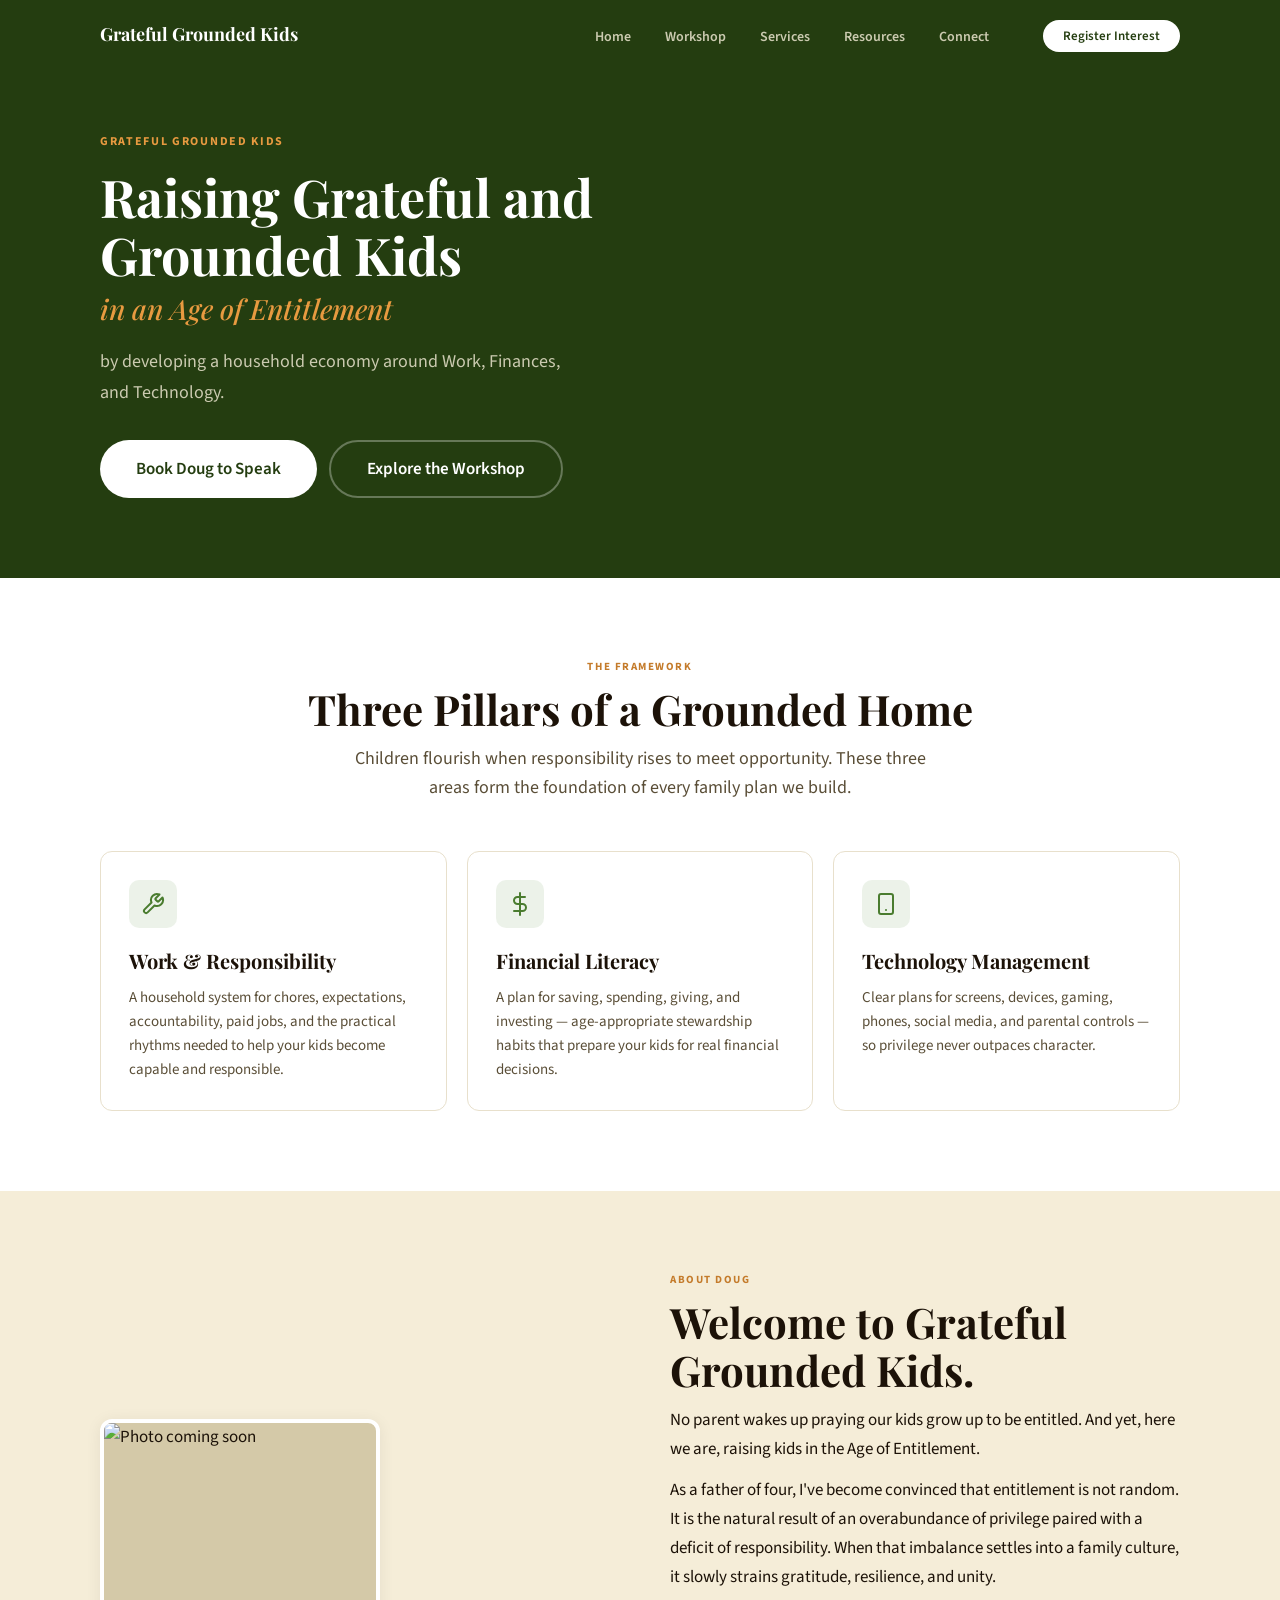
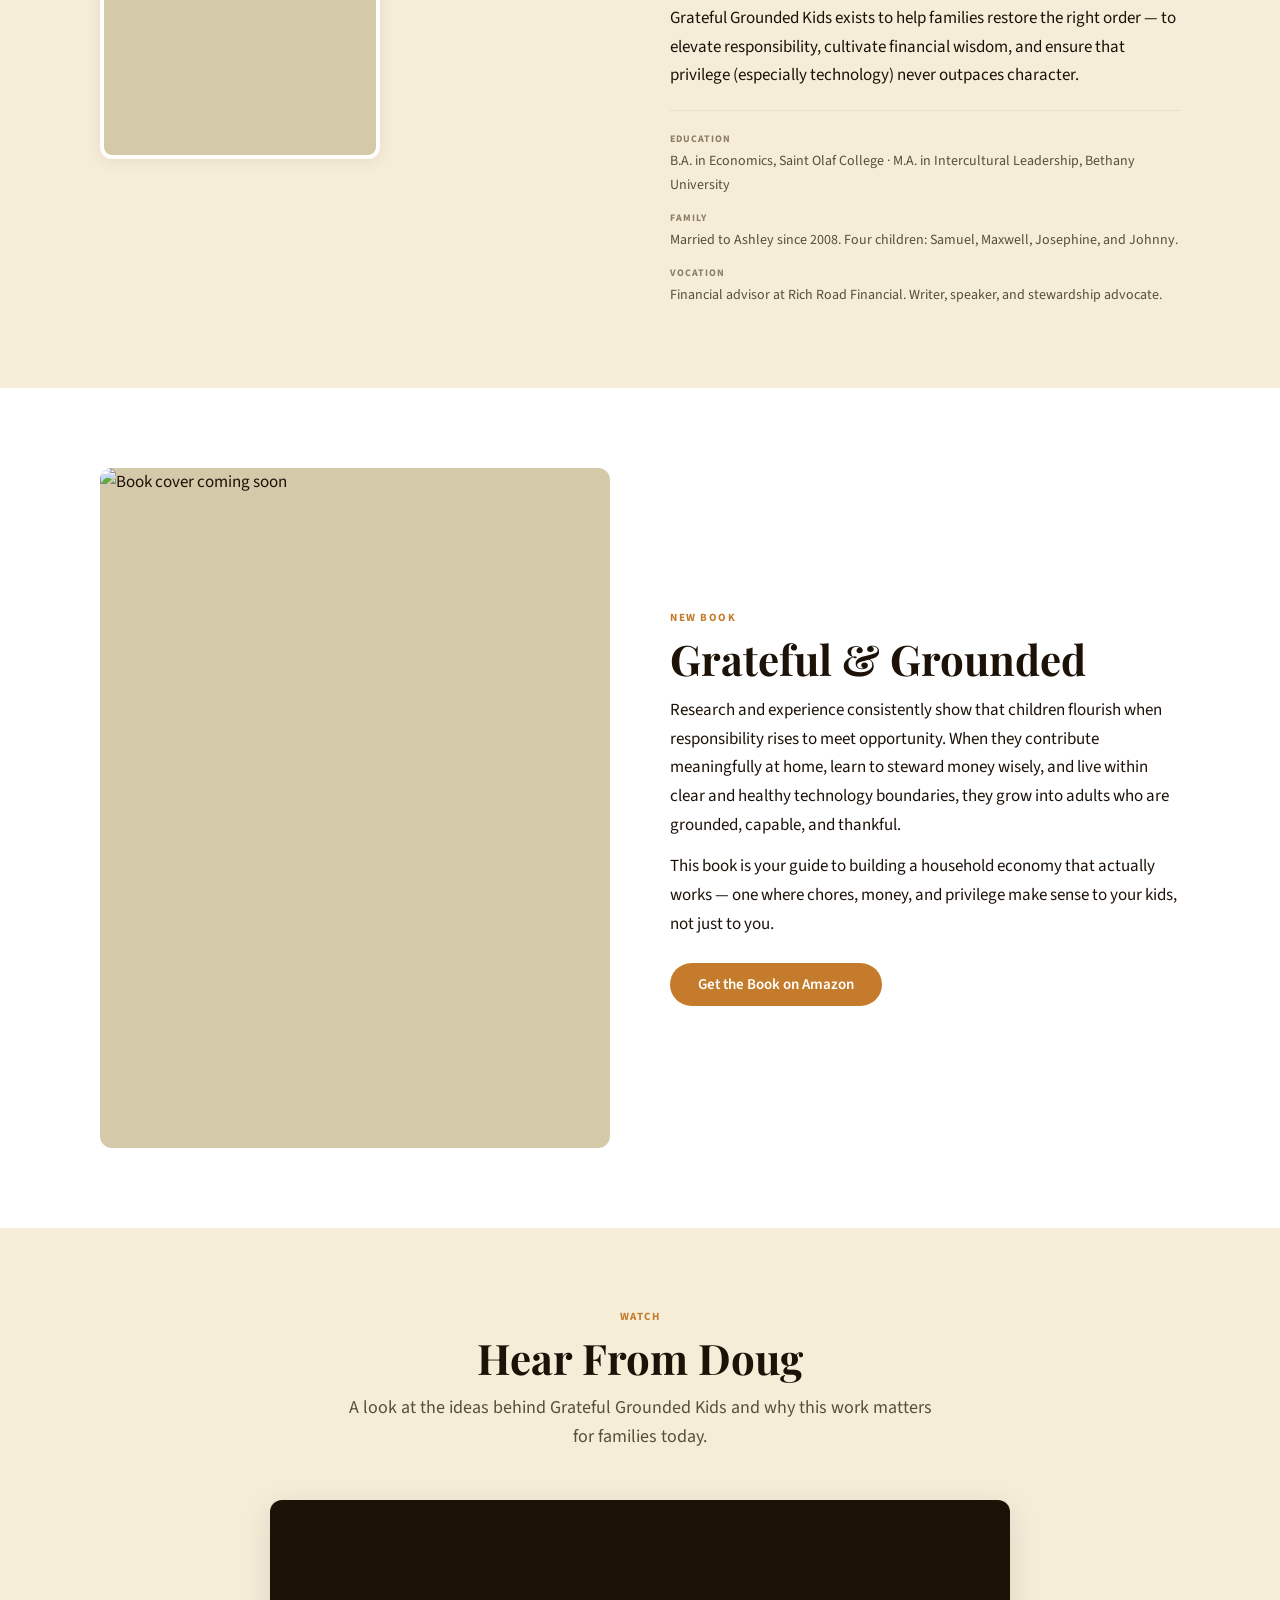
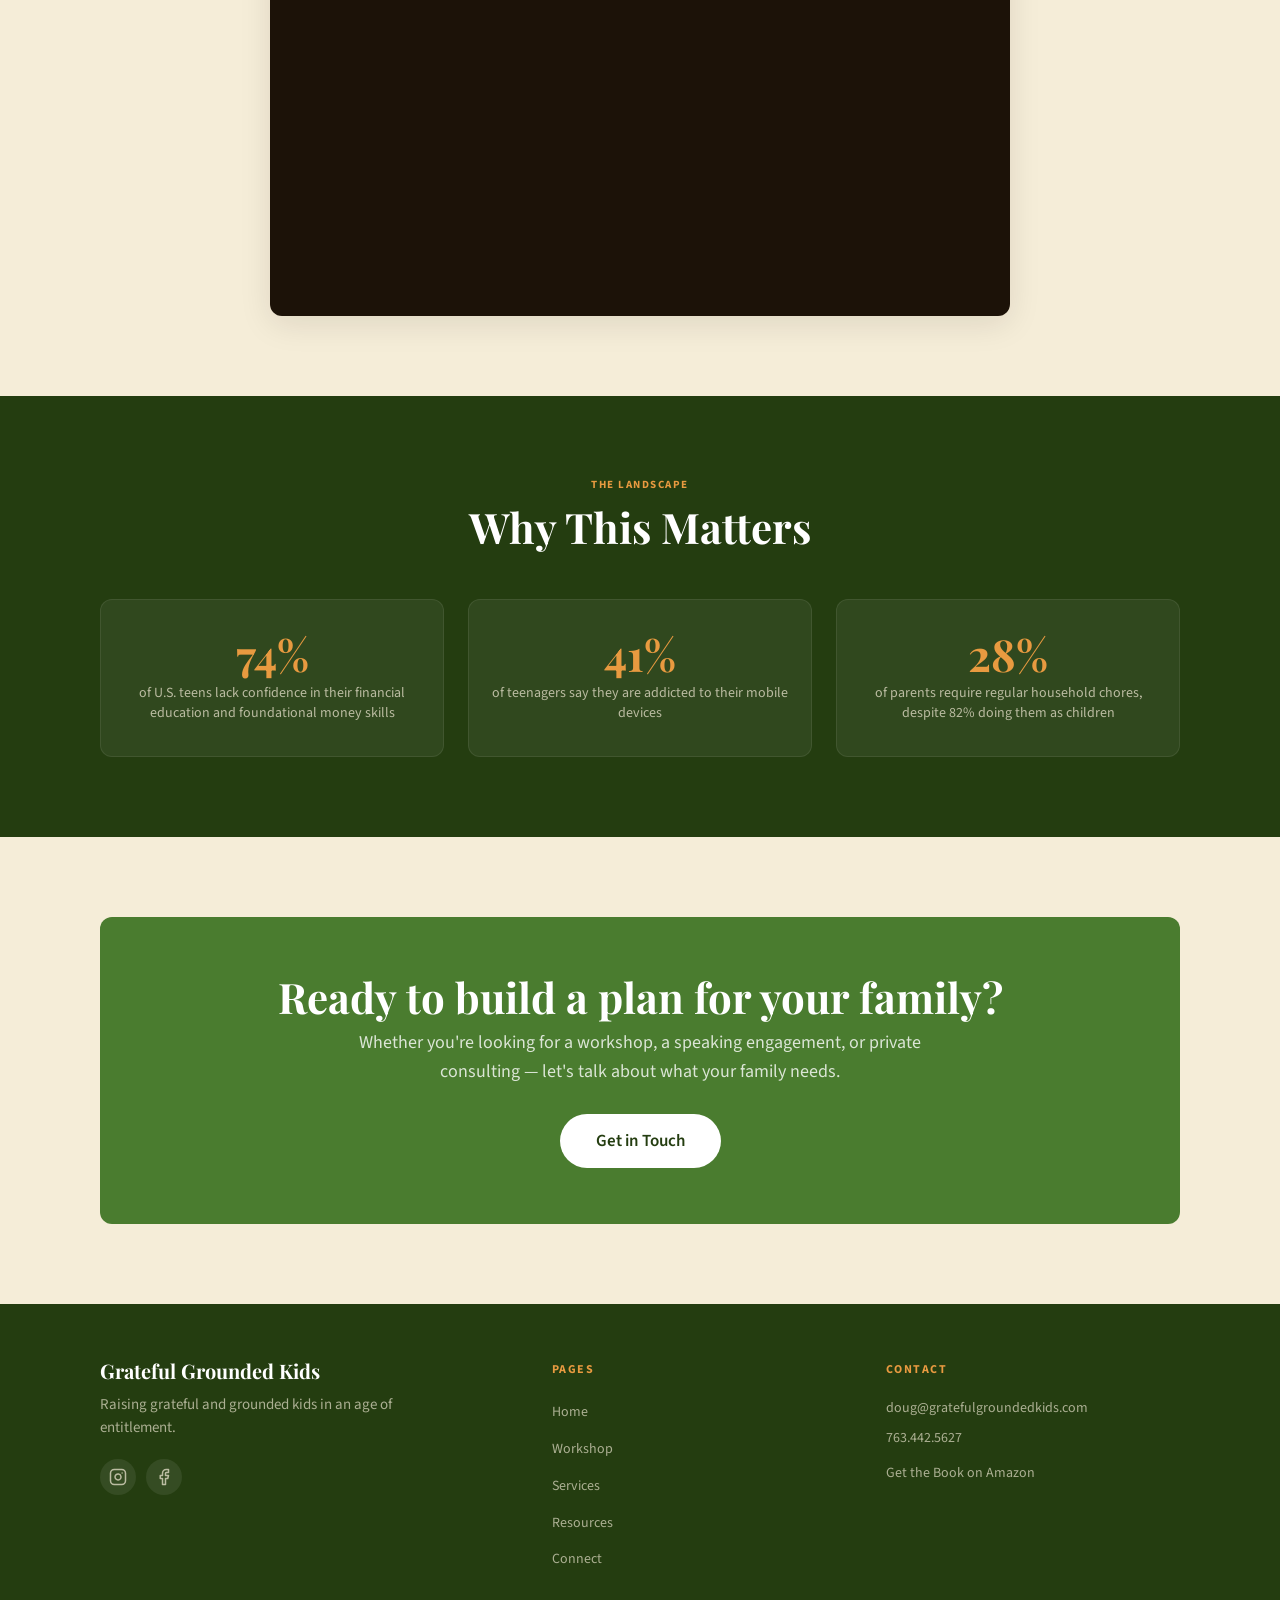
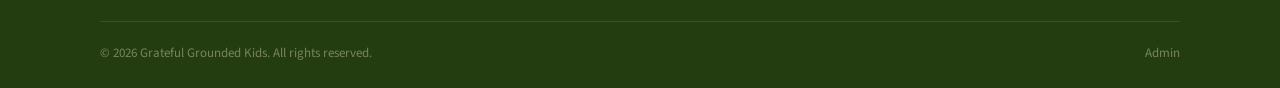
==== index.html @ 7b457a7f "Initial site build" ====
<!DOCTYPE html>
<html lang="en">
<head>
  <meta charset="UTF-8">
  <meta name="viewport" content="width=device-width, initial-scale=1.0">
  <title>Grateful Grounded Kids — Raising Grateful and Grounded Kids in an Age of Entitlement</title>
  <meta name="description" content="Grateful Grounded Kids helps families raise responsible, financially literate, and tech-wise children through workshops, seminars, and private consulting with Doug.">
  <meta property="og:title" content="Grateful Grounded Kids">
  <meta property="og:description" content="Raising grateful and grounded kids in an age of entitlement — through Work, Finances, and Technology.">
  <meta property="og:type" content="website">
  <meta property="og:url" content="https://gratefulgroundedkids.com">
  <link rel="preconnect" href="https://fonts.googleapis.com">
  <link rel="preconnect" href="https://fonts.gstatic.com" crossorigin>
  <link rel="stylesheet" href="https://fonts.googleapis.com/css2?family=Playfair+Display:ital,wght@0,500;0,700;1,500&family=Source+Sans+3:wght@300;400;600;700&display=swap">
  <link rel="stylesheet" href="/css/style.css">
</head>
<body>

  <!-- ═══ HEADER ═══ -->
  <header class="site-header" id="site-header">
    <div class="container header-inner">
      <a href="/" class="logo">
        <!-- Replace with your logo file: <img src="/assets/images/logo.png" alt="Grateful Grounded Kids" class="logo-img"> -->
        <span class="logo-text">Grateful Grounded Kids</span>
      </a>
      <nav class="main-nav" id="main-nav">
        <ul class="nav-list">
          <li><a href="/" class="nav-link">Home</a></li>
          <li><a href="/workshop" class="nav-link">Workshop</a></li>
          <li><a href="/services" class="nav-link">Services</a></li>
          <li><a href="/resources" class="nav-link">Resources</a></li>
          <li><a href="/connect" class="nav-link">Connect</a></li>
        </ul>
      </nav>
      <a href="/connect" class="btn btn-primary btn-sm header-cta">Register Interest</a>
      <button class="menu-toggle" id="menu-toggle" aria-label="Toggle navigation">
        <span></span><span></span><span></span>
      </button>
    </div>
  </header>

  <!-- ═══ HERO ═══ -->
  <section class="hero">
    <div class="container">
      <div class="hero-inner">
        <div class="hero-content">
          <div class="hero-eyebrow">Grateful Grounded Kids</div>
          <h1 class="hero-title">Raising Grateful and Grounded Kids</h1>
          <p class="hero-subtitle">in an Age of Entitlement</p>
          <p class="hero-body">by developing a household economy around Work, Finances, and Technology.</p>
          <div class="hero-actions">
            <a href="/connect" class="btn btn-white btn-lg">Book Doug to Speak</a>
            <a href="/workshop" class="btn btn-secondary btn-lg" style="border-color:rgba(255,255,255,.3);color:var(--white);">Explore the Workshop</a>
          </div>
        </div>
        <div class="hero-image">
          <!-- Replace with headshot or hero image -->
          <img src="/assets/images/headshot-placeholder.jpg" alt="Doug speaking" onerror="this.style.display='none'">
        </div>
      </div>
    </div>
  </section>

  <!-- ═══ THREE PILLARS ═══ -->
  <section class="section section--white">
    <div class="container">
      <div class="section-header section-header--center">
        <div class="section-eyebrow">The Framework</div>
        <h2 class="section-title">Three Pillars of a Grounded Home</h2>
        <p class="section-desc">Children flourish when responsibility rises to meet opportunity. These three areas form the foundation of every family plan we build.</p>
      </div>
      <div class="card-grid card-grid-3">
        <div class="card">
          <div class="card-icon">
            <svg viewBox="0 0 24 24" fill="none" stroke="currentColor" stroke-width="2" stroke-linecap="round" stroke-linejoin="round"><path d="M14.7 6.3a1 1 0 0 0 0 1.4l1.6 1.6a1 1 0 0 0 1.4 0l3.77-3.77a6 6 0 0 1-7.94 7.94l-6.91 6.91a2.12 2.12 0 0 1-3-3l6.91-6.91a6 6 0 0 1 7.94-7.94l-3.76 3.76z"/></svg>
          </div>
          <h3 class="card-title">Work &amp; Responsibility</h3>
          <p class="card-body">A household system for chores, expectations, accountability, paid jobs, and the practical rhythms needed to help your kids become capable and responsible.</p>
        </div>
        <div class="card">
          <div class="card-icon">
            <svg viewBox="0 0 24 24" fill="none" stroke="currentColor" stroke-width="2" stroke-linecap="round" stroke-linejoin="round"><line x1="12" y1="1" x2="12" y2="23"/><path d="M17 5H9.5a3.5 3.5 0 0 0 0 7h5a3.5 3.5 0 0 1 0 7H6"/></svg>
          </div>
          <h3 class="card-title">Financial Literacy</h3>
          <p class="card-body">A plan for saving, spending, giving, and investing — age-appropriate stewardship habits that prepare your kids for real financial decisions.</p>
        </div>
        <div class="card">
          <div class="card-icon">
            <svg viewBox="0 0 24 24" fill="none" stroke="currentColor" stroke-width="2" stroke-linecap="round" stroke-linejoin="round"><rect x="5" y="2" width="14" height="20" rx="2" ry="2"/><line x1="12" y1="18" x2="12.01" y2="18"/></svg>
          </div>
          <h3 class="card-title">Technology Management</h3>
          <p class="card-body">Clear plans for screens, devices, gaming, phones, social media, and parental controls — so privilege never outpaces character.</p>
        </div>
      </div>
    </div>
  </section>

  <!-- ═══ ABOUT DOUG ═══ -->
  <section class="section section--linen" id="about">
    <div class="container">
      <div class="split">
        <div>
          <!-- Replace with Doug's headshot -->
          <img src="/assets/images/headshot-placeholder.jpg" alt="Doug" class="about-photo" onerror="this.style.background='var(--border)';this.alt='Photo coming soon'">
        </div>
        <div>
          <div class="section-eyebrow">About Doug</div>
          <h2 class="section-title">Welcome to Grateful Grounded Kids.</h2>
          <p>No parent wakes up praying our kids grow up to be entitled. And yet, here we are, raising kids in the Age of Entitlement.</p>
          <p class="mt-sm">As a father of four, I've become convinced that entitlement is not random. It is the natural result of an overabundance of privilege paired with a deficit of responsibility. When that imbalance settles into a family culture, it slowly strains gratitude, resilience, and unity.</p>
          <p class="mt-sm">Grateful Grounded Kids exists to help families restore the right order — to elevate responsibility, cultivate financial wisdom, and ensure that privilege (especially technology) never outpaces character.</p>
          <dl class="about-creds">
            <dt>Education</dt>
            <dd>B.A. in Economics, Saint Olaf College · M.A. in Intercultural Leadership, Bethany University</dd>
            <dt>Family</dt>
            <dd>Married to Ashley since 2008. Four children: Samuel, Maxwell, Josephine, and Johnny.</dd>
            <dt>Vocation</dt>
            <dd>Financial advisor at Rich Road Financial. Writer, speaker, and stewardship advocate.</dd>
          </dl>
        </div>
      </div>
    </div>
  </section>

  <!-- ═══ THE BOOK ═══ -->
  <section class="section section--white">
    <div class="container">
      <div class="split split--reverse">
        <div>
          <div class="section-eyebrow">New Book</div>
          <h2 class="section-title">Grateful &amp; Grounded</h2>
          <p>Research and experience consistently show that children flourish when responsibility rises to meet opportunity. When they contribute meaningfully at home, learn to steward money wisely, and live within clear and healthy technology boundaries, they grow into adults who are grounded, capable, and thankful.</p>
          <p class="mt-sm">This book is your guide to building a household economy that actually works — one where chores, money, and privilege make sense to your kids, not just to you.</p>
          <div class="mt-md">
            <a href="https://a.co/d/0hMkGw1y" target="_blank" rel="noopener" class="btn btn-harvest">Get the Book on Amazon</a>
          </div>
        </div>
        <div class="split-image">
          <!-- Replace with book cover image -->
          <img src="/assets/images/book-cover-placeholder.jpg" alt="Grateful & Grounded book cover" onerror="this.style.background='var(--border)';this.style.aspectRatio='3/4';this.alt='Book cover coming soon'">
        </div>
      </div>
    </div>
  </section>

  <!-- ═══ VIDEO ═══ -->
  <section class="section section--linen">
    <div class="container">
      <div class="section-header section-header--center">
        <div class="section-eyebrow">Watch</div>
        <h2 class="section-title">Hear From Doug</h2>
        <p class="section-desc">A look at the ideas behind Grateful Grounded Kids and why this work matters for families today.</p>
      </div>
      <div style="max-width:740px;margin-inline:auto;">
        <div class="video-wrap">
          <iframe src="https://www.youtube.com/embed/QNwwUT_PlNQ" title="Doug — Grateful Grounded Kids" allow="accelerometer; autoplay; clipboard-write; encrypted-media; gyroscope; picture-in-picture" allowfullscreen loading="lazy"></iframe>
        </div>
      </div>
    </div>
  </section>

  <!-- ═══ STATS ═══ -->
  <section class="section section--canopy">
    <div class="container">
      <div class="section-header section-header--center">
        <div class="section-eyebrow">The Landscape</div>
        <h2 class="section-title">Why This Matters</h2>
      </div>
      <div class="stats-row">
        <div class="stat-card">
          <div class="stat-number">74%</div>
          <div class="stat-label">of U.S. teens lack confidence in their financial education and foundational money skills</div>
        </div>
        <div class="stat-card">
          <div class="stat-number">41%</div>
          <div class="stat-label">of teenagers say they are addicted to their mobile devices</div>
        </div>
        <div class="stat-card">
          <div class="stat-number">28%</div>
          <div class="stat-label">of parents require regular household chores, despite 82% doing them as children</div>
        </div>
      </div>
    </div>
  </section>

  <!-- ═══ CTA BANNER ═══ -->
  <section class="section section--linen">
    <div class="container">
      <div class="cta-banner">
        <h2 class="section-title">Ready to build a plan for your family?</h2>
        <p class="section-desc">Whether you're looking for a workshop, a speaking engagement, or private consulting — let's talk about what your family needs.</p>
        <a href="/connect" class="btn btn-white btn-lg">Get in Touch</a>
      </div>
    </div>
  </section>

  <!-- ═══ FOOTER ═══ -->
  <footer class="site-footer">
    <div class="container">
      <div class="footer-grid">
        <div class="footer-brand">
          <div class="logo-text">Grateful Grounded Kids</div>
          <p class="footer-tagline">Raising grateful and grounded kids in an age of entitlement.</p>
          <div class="footer-social">
            <a href="https://www.instagram.com/richroadstewardship/" target="_blank" rel="noopener" aria-label="Instagram">
              <svg viewBox="0 0 24 24" fill="none" stroke="currentColor" stroke-width="2" stroke-linecap="round" stroke-linejoin="round"><rect x="2" y="2" width="20" height="20" rx="5"/><path d="M16 11.37A4 4 0 1 1 12.63 8 4 4 0 0 1 16 11.37z"/><line x1="17.5" y1="6.5" x2="17.51" y2="6.5"/></svg>
            </a>
            <a href="https://www.facebook.com/profile.php?id=61560724184551" target="_blank" rel="noopener" aria-label="Facebook">
              <svg viewBox="0 0 24 24" fill="none" stroke="currentColor" stroke-width="2" stroke-linecap="round" stroke-linejoin="round"><path d="M18 2h-3a5 5 0 0 0-5 5v3H7v4h3v8h4v-8h3l1-4h-4V7a1 1 0 0 1 1-1h3z"/></svg>
            </a>
          </div>
        </div>
        <div>
          <div class="footer-heading">Pages</div>
          <ul class="footer-links">
            <li><a href="/">Home</a></li>
            <li><a href="/workshop">Workshop</a></li>
            <li><a href="/services">Services</a></li>
            <li><a href="/resources">Resources</a></li>
            <li><a href="/connect">Connect</a></li>
          </ul>
        </div>
        <div>
          <div class="footer-heading">Contact</div>
          <ul class="footer-contact">
            <li><a href="mailto:doug@gratefulgroundedkids.com">doug@gratefulgroundedkids.com</a></li>
            <li>763.442.5627</li>
            <li class="mt-sm"><a href="https://a.co/d/0hMkGw1y" target="_blank" rel="noopener">Get the Book on Amazon</a></li>
          </ul>
        </div>
      </div>
      <div class="footer-bottom">
        <span>&copy; 2026 Grateful Grounded Kids. All rights reserved.</span>
        <span><a href="/admin" style="color:inherit;">Admin</a></span>
      </div>
    </div>
  </footer>

  <script src="/js/main.js"></script>
</body>
</html>
---- css/style.css ----
/* ═══════════════════════════════════════════════
   GRATEFUL GROUNDED KIDS
   Direction A: Deep Roots
   Playfair Display + Source Sans 3
   ═══════════════════════════════════════════════ */

/* ── TOKENS ── */
:root {
  --canopy:       #243D10;
  --grove:        #4A7C2F;
  --grove-hover:  #3A6822;
  --grove-light:  #6FA850;
  --harvest:      #C47B2B;
  --harvest-hover:#A86820;
  --harvest-light:#E89A40;
  --linen:        #F5EDD8;
  --linen-dark:   #EDE3C8;
  --bark:         #1C1208;
  --white:        #FFFFFF;
  --muted:        #5A4E37;
  --faint:        #8C7D64;
  --border:       #D4C9A8;
  --border-light: #E8E0CC;
  --shadow:       0 2px 16px rgba(28,18,8,.07);
  --shadow-lg:    0 8px 32px rgba(28,18,8,.1);
  --radius:       8px;
  --radius-lg:    12px;
  --radius-pill:  100px;

  --font-display: 'Playfair Display', Georgia, serif;
  --font-body:    'Source Sans 3', 'Segoe UI', system-ui, sans-serif;

  --container:    1120px;
  --gutter:       20px;

  --header-h:     72px;
}

/* ── RESET ── */
*, *::before, *::after { box-sizing: border-box; margin: 0; padding: 0; }
html { scroll-behavior: smooth; -webkit-text-size-adjust: 100%; }
body {
  font-family: var(--font-body);
  font-size: 17px;
  line-height: 1.7;
  color: var(--bark);
  background: var(--linen);
  -webkit-font-smoothing: antialiased;
}
img { max-width: 100%; height: auto; display: block; }
a { color: var(--grove); text-decoration: none; transition: color .2s; }
a:hover { color: var(--grove-hover); }
ul, ol { list-style: none; }
button { font-family: inherit; cursor: pointer; border: none; background: none; }
input, textarea, select { font-family: inherit; font-size: inherit; }

/* ── LAYOUT ── */
.container {
  max-width: var(--container);
  margin-inline: auto;
  padding-inline: var(--gutter);
}
.section {
  padding-block: 80px;
}
.section--linen { background: var(--linen); }
.section--white { background: var(--white); }
.section--canopy {
  background: var(--canopy);
  color: var(--linen);
}
.section--canopy .section-eyebrow { color: var(--harvest-light); }
.section--canopy .section-title { color: var(--white); }
.section--canopy .section-desc { color: rgba(245,237,216,.75); }

.section-eyebrow {
  font-size: 11px;
  font-weight: 700;
  letter-spacing: .14em;
  text-transform: uppercase;
  color: var(--harvest);
  margin-bottom: 8px;
}
.section-title {
  font-family: var(--font-display);
  font-size: clamp(28px, 4vw, 42px);
  font-weight: 700;
  line-height: 1.15;
  color: var(--bark);
  text-wrap: balance;
  margin-bottom: 12px;
}
.section-desc {
  font-size: 18px;
  color: var(--muted);
  max-width: 600px;
  line-height: 1.6;
  margin-bottom: 40px;
}
.section-header { margin-bottom: 48px; }
.section-header--center { text-align: center; }
.section-header--center .section-desc { margin-inline: auto; }

/* ── BUTTONS ── */
.btn {
  display: inline-flex;
  align-items: center;
  gap: 8px;
  font-size: 15px;
  font-weight: 600;
  padding: 12px 28px;
  border-radius: var(--radius-pill);
  transition: all .2s;
  text-decoration: none;
  line-height: 1.3;
  white-space: nowrap;
}
.btn-primary {
  background: var(--grove);
  color: var(--white);
}
.btn-primary:hover {
  background: var(--grove-hover);
  color: var(--white);
  transform: translateY(-1px);
  box-shadow: 0 4px 12px rgba(74,124,47,.25);
}
.btn-secondary {
  background: transparent;
  color: var(--grove);
  border: 2px solid var(--grove);
}
.btn-secondary:hover {
  background: var(--grove);
  color: var(--white);
}
.btn-harvest {
  background: var(--harvest);
  color: var(--white);
}
.btn-harvest:hover {
  background: var(--harvest-hover);
  color: var(--white);
  transform: translateY(-1px);
  box-shadow: 0 4px 12px rgba(196,123,43,.25);
}
.btn-white {
  background: var(--white);
  color: var(--canopy);
}
.btn-white:hover {
  background: var(--linen);
  color: var(--canopy);
  transform: translateY(-1px);
}
.btn-sm { font-size: 13px; padding: 8px 20px; }
.btn-lg { font-size: 17px; padding: 16px 36px; }

/* ── HEADER ── */
.site-header {
  position: fixed;
  top: 0;
  left: 0;
  right: 0;
  z-index: 100;
  height: var(--header-h);
  transition: background .3s, box-shadow .3s;
}
.site-header.scrolled {
  background: var(--white);
  box-shadow: 0 1px 8px rgba(28,18,8,.08);
}
.header-inner {
  display: flex;
  align-items: center;
  height: var(--header-h);
  gap: 32px;
}
.logo { flex-shrink: 0; }
.logo-img { height: 40px; width: auto; }
.logo-text {
  font-family: var(--font-display);
  font-size: 18px;
  font-weight: 700;
  color: var(--canopy);
  line-height: 1.1;
}
.site-header:not(.scrolled) .logo-text { color: var(--white); }
.main-nav { margin-left: auto; }
.nav-list {
  display: flex;
  gap: 6px;
}
.nav-link {
  font-size: 14px;
  font-weight: 600;
  color: var(--muted);
  padding: 8px 14px;
  border-radius: var(--radius-pill);
  transition: color .2s, background .2s;
}
.nav-link:hover,
.nav-link.active {
  color: var(--grove);
  background: rgba(74,124,47,.08);
}
.site-header:not(.scrolled) .nav-link { color: rgba(245,237,216,.8); }
.site-header:not(.scrolled) .nav-link:hover,
.site-header:not(.scrolled) .nav-link.active {
  color: var(--white);
  background: rgba(255,255,255,.12);
}
.header-cta { margin-left: 8px; }
.site-header:not(.scrolled) .header-cta {
  background: var(--white);
  color: var(--canopy);
}

/* Mobile menu toggle */
.menu-toggle {
  display: none;
  flex-direction: column;
  gap: 5px;
  padding: 8px;
}
.menu-toggle span {
  display: block;
  width: 22px;
  height: 2px;
  background: var(--bark);
  border-radius: 2px;
  transition: transform .3s, opacity .3s;
}
.site-header:not(.scrolled) .menu-toggle span { background: var(--white); }
.menu-toggle.open span:nth-child(1) { transform: translateY(7px) rotate(45deg); }
.menu-toggle.open span:nth-child(2) { opacity: 0; }
.menu-toggle.open span:nth-child(3) { transform: translateY(-7px) rotate(-45deg); }

/* ── HERO ── */
.hero {
  background: var(--canopy);
  color: var(--linen);
  padding: calc(var(--header-h) + 60px) 0 80px;
  min-height: 520px;
  display: flex;
  align-items: center;
}
.hero-inner {
  display: grid;
  grid-template-columns: 1fr 1fr;
  gap: 48px;
  align-items: center;
}
.hero-content { max-width: 560px; }
.hero-eyebrow {
  font-size: 12px;
  font-weight: 700;
  letter-spacing: .14em;
  text-transform: uppercase;
  color: var(--harvest-light);
  margin-bottom: 16px;
}
.hero-title {
  font-family: var(--font-display);
  font-size: clamp(34px, 5vw, 52px);
  font-weight: 700;
  line-height: 1.1;
  color: var(--white);
  margin-bottom: 8px;
}
.hero-subtitle {
  font-family: var(--font-display);
  font-size: clamp(20px, 3vw, 28px);
  font-weight: 500;
  font-style: italic;
  color: var(--harvest-light);
  margin-bottom: 20px;
  line-height: 1.3;
}
.hero-body {
  font-size: 18px;
  color: rgba(245,237,216,.8);
  line-height: 1.7;
  margin-bottom: 32px;
  max-width: 480px;
}
.hero-actions {
  display: flex;
  flex-wrap: wrap;
  gap: 12px;
}
.hero-image {
  display: flex;
  justify-content: center;
  align-items: center;
}
.hero-image img {
  border-radius: var(--radius-lg);
  box-shadow: var(--shadow-lg);
  max-height: 420px;
  object-fit: cover;
}

/* Page-level hero (interior pages) */
.page-hero {
  background: var(--canopy);
  color: var(--linen);
  padding: calc(var(--header-h) + 48px) 0 56px;
  text-align: center;
}
.page-hero .hero-title {
  font-size: clamp(28px, 4vw, 44px);
  margin-bottom: 12px;
}
.page-hero .hero-body {
  margin-inline: auto;
  max-width: 560px;
}

/* ── CARDS ── */
.card {
  background: var(--white);
  border: 1px solid var(--border-light);
  border-radius: var(--radius-lg);
  padding: 28px;
  transition: box-shadow .2s, transform .2s;
}
.card:hover {
  box-shadow: var(--shadow);
  transform: translateY(-2px);
}
.card-icon {
  width: 48px;
  height: 48px;
  background: rgba(74,124,47,.1);
  border-radius: 10px;
  display: flex;
  align-items: center;
  justify-content: center;
  margin-bottom: 16px;
  color: var(--grove);
}
.card-icon svg { width: 24px; height: 24px; }
.card-title {
  font-family: var(--font-display);
  font-size: 20px;
  font-weight: 700;
  color: var(--bark);
  margin-bottom: 8px;
}
.card-body {
  font-size: 15px;
  color: var(--muted);
  line-height: 1.6;
}
.card-grid {
  display: grid;
  grid-template-columns: repeat(auto-fit, minmax(280px, 1fr));
  gap: 20px;
}
.card-grid-3 {
  grid-template-columns: repeat(3, 1fr);
}

/* Service card variant */
.service-card {
  display: flex;
  flex-direction: column;
}
.service-card .card-body { flex: 1; }
.service-tag {
  display: inline-block;
  font-size: 11px;
  font-weight: 700;
  letter-spacing: .08em;
  text-transform: uppercase;
  color: var(--grove);
  background: rgba(74,124,47,.08);
  padding: 4px 10px;
  border-radius: var(--radius-pill);
  margin-bottom: 14px;
}
.service-details {
  margin-top: 16px;
  padding-top: 16px;
  border-top: 1px solid var(--border-light);
}
.service-details li {
  font-size: 14px;
  color: var(--muted);
  padding: 4px 0;
  padding-left: 18px;
  position: relative;
}
.service-details li::before {
  content: '';
  position: absolute;
  left: 0;
  top: 12px;
  width: 6px;
  height: 6px;
  background: var(--grove-light);
  border-radius: 50%;
}

/* ── SPLIT LAYOUT ── */
.split {
  display: grid;
  grid-template-columns: 1fr 1fr;
  gap: 60px;
  align-items: center;
}
.split--reverse { direction: rtl; }
.split--reverse > * { direction: ltr; }
.split-image {
  border-radius: var(--radius-lg);
  overflow: hidden;
}
.split-image img {
  width: 100%;
  height: auto;
  display: block;
}

/* ── ABOUT SECTION ── */
.about-photo {
  width: 280px;
  height: 340px;
  border-radius: var(--radius-lg);
  object-fit: cover;
  border: 4px solid var(--white);
  box-shadow: var(--shadow);
}
.about-creds {
  margin-top: 20px;
  padding-top: 20px;
  border-top: 1px solid var(--border-light);
}
.about-creds dt {
  font-size: 10px;
  font-weight: 700;
  letter-spacing: .1em;
  text-transform: uppercase;
  color: var(--faint);
  margin-bottom: 2px;
  margin-top: 12px;
}
.about-creds dt:first-child { margin-top: 0; }
.about-creds dd {
  font-size: 14px;
  color: var(--muted);
}

/* ── STATS ── */
.stats-row {
  display: grid;
  grid-template-columns: repeat(3, 1fr);
  gap: 24px;
}
.stat-card {
  text-align: center;
  padding: 32px 20px;
  background: rgba(255,255,255,.06);
  border-radius: var(--radius-lg);
  border: 1px solid rgba(255,255,255,.08);
}
.stat-number {
  font-family: var(--font-display);
  font-size: 44px;
  font-weight: 700;
  color: var(--harvest-light);
  line-height: 1;
  margin-bottom: 8px;
}
.stat-label {
  font-size: 14px;
  color: rgba(245,237,216,.7);
  line-height: 1.4;
}

/* ── VIDEO ── */
.video-wrap {
  position: relative;
  padding-bottom: 56.25%;
  height: 0;
  overflow: hidden;
  border-radius: var(--radius-lg);
  box-shadow: var(--shadow-lg);
  background: var(--bark);
}
.video-wrap iframe {
  position: absolute;
  top: 0; left: 0;
  width: 100%; height: 100%;
  border: 0;
}

/* ── CTA BANNER ── */
.cta-banner {
  background: var(--grove);
  padding: 56px 40px;
  border-radius: var(--radius-lg);
  text-align: center;
  color: var(--white);
}
.cta-banner .section-title {
  color: var(--white);
  margin-bottom: 8px;
}
.cta-banner .section-desc {
  color: rgba(255,255,255,.8);
  margin-inline: auto;
  margin-bottom: 28px;
}

/* ── WORKSHOP TIMELINE ── */
.timeline {
  display: flex;
  flex-direction: column;
  gap: 0;
  position: relative;
}
.timeline::before {
  content: '';
  position: absolute;
  left: 23px;
  top: 0;
  bottom: 0;
  width: 2px;
  background: var(--border);
}
.timeline-item {
  display: grid;
  grid-template-columns: 48px 1fr;
  gap: 20px;
  padding-bottom: 36px;
  position: relative;
}
.timeline-item:last-child { padding-bottom: 0; }
.timeline-dot {
  width: 48px;
  height: 48px;
  background: var(--grove);
  border-radius: 50%;
  display: flex;
  align-items: center;
  justify-content: center;
  color: var(--white);
  font-family: var(--font-display);
  font-size: 18px;
  font-weight: 700;
  z-index: 1;
  flex-shrink: 0;
}
.timeline-content {
  padding-top: 10px;
}
.timeline-label {
  font-size: 11px;
  font-weight: 700;
  letter-spacing: .1em;
  text-transform: uppercase;
  color: var(--harvest);
  margin-bottom: 4px;
}
.timeline-title {
  font-family: var(--font-display);
  font-size: 22px;
  font-weight: 700;
  color: var(--bark);
  margin-bottom: 8px;
}
.timeline-body {
  font-size: 15px;
  color: var(--muted);
  line-height: 1.6;
}

/* ── RESOURCES ── */
.resource-tabs {
  display: flex;
  gap: 8px;
  margin-bottom: 32px;
  flex-wrap: wrap;
}
.resource-tab {
  font-size: 13px;
  font-weight: 600;
  padding: 8px 20px;
  border-radius: var(--radius-pill);
  border: 2px solid var(--border);
  color: var(--muted);
  background: transparent;
  transition: all .2s;
}
.resource-tab:hover { border-color: var(--grove); color: var(--grove); }
.resource-tab.active {
  background: var(--grove);
  border-color: var(--grove);
  color: var(--white);
}
.resource-category { display: none; }
.resource-category.active { display: block; }

.doc-grid {
  display: grid;
  grid-template-columns: repeat(auto-fill, minmax(260px, 1fr));
  gap: 16px;
  margin-bottom: 48px;
}
.doc-card {
  background: var(--white);
  border: 1px solid var(--border-light);
  border-radius: var(--radius);
  padding: 20px;
  display: flex;
  flex-direction: column;
  gap: 12px;
  transition: box-shadow .2s;
}
.doc-card:hover { box-shadow: var(--shadow); }
.doc-icon {
  width: 40px;
  height: 40px;
  background: rgba(196,123,43,.1);
  border-radius: 8px;
  display: flex;
  align-items: center;
  justify-content: center;
  color: var(--harvest);
  flex-shrink: 0;
}
.doc-icon svg { width: 20px; height: 20px; }
.doc-title {
  font-size: 15px;
  font-weight: 700;
  color: var(--bark);
  line-height: 1.3;
}
.doc-desc {
  font-size: 13px;
  color: var(--faint);
  line-height: 1.5;
  flex: 1;
}
.doc-download {
  font-size: 13px;
  font-weight: 600;
  color: var(--grove);
  display: inline-flex;
  align-items: center;
  gap: 4px;
}
.doc-download:hover { color: var(--grove-hover); }

/* Book list */
.book-list { margin-top: 32px; }
.book-list h3 {
  font-family: var(--font-display);
  font-size: 18px;
  font-weight: 700;
  color: var(--bark);
  margin-bottom: 12px;
  padding-bottom: 8px;
  border-bottom: 1px solid var(--border-light);
}
.book-item {
  padding: 8px 0;
  font-size: 15px;
  color: var(--muted);
  line-height: 1.5;
}
.book-item strong { color: var(--bark); font-weight: 600; }
.book-item em { color: var(--faint); font-style: normal; font-size: 13px; }

/* ── FORMS ── */
.form-group { margin-bottom: 20px; }
.form-label {
  display: block;
  font-size: 14px;
  font-weight: 600;
  color: var(--bark);
  margin-bottom: 6px;
}
.form-label .required { color: var(--harvest); }
.form-input,
.form-textarea,
.form-select {
  width: 100%;
  padding: 12px 16px;
  font-size: 16px;
  color: var(--bark);
  background: var(--white);
  border: 2px solid var(--border);
  border-radius: var(--radius);
  transition: border-color .2s, box-shadow .2s;
  -webkit-appearance: none;
}
.form-input:focus,
.form-textarea:focus,
.form-select:focus {
  outline: none;
  border-color: var(--grove);
  box-shadow: 0 0 0 3px rgba(74,124,47,.12);
}
.form-textarea { resize: vertical; min-height: 120px; }
.form-select { cursor: pointer; }
.form-row {
  display: grid;
  grid-template-columns: 1fr 1fr;
  gap: 16px;
}
.form-error {
  font-size: 13px;
  color: #b44;
  margin-top: 4px;
}
.form-success {
  background: rgba(74,124,47,.08);
  border: 1px solid var(--grove);
  border-radius: var(--radius);
  padding: 20px 24px;
  text-align: center;
}
.form-success h3 {
  font-family: var(--font-display);
  color: var(--grove);
  margin-bottom: 4px;
}
.form-success p { color: var(--muted); font-size: 15px; }

/* ── FOOTER ── */
.site-footer {
  background: var(--canopy);
  color: var(--linen);
  padding: 56px 0 24px;
}
.footer-grid {
  display: grid;
  grid-template-columns: 1.4fr 1fr 1fr;
  gap: 40px;
  margin-bottom: 40px;
}
.footer-brand .logo-text {
  color: var(--white);
  font-size: 20px;
  margin-bottom: 12px;
}
.footer-tagline {
  font-size: 15px;
  color: rgba(245,237,216,.65);
  line-height: 1.5;
  max-width: 300px;
  margin-bottom: 20px;
}
.footer-social {
  display: flex;
  gap: 10px;
}
.footer-social a {
  width: 36px;
  height: 36px;
  background: rgba(255,255,255,.08);
  border-radius: 50%;
  display: flex;
  align-items: center;
  justify-content: center;
  color: rgba(245,237,216,.7);
  transition: background .2s, color .2s;
}
.footer-social a:hover { background: rgba(255,255,255,.16); color: var(--white); }
.footer-social svg { width: 18px; height: 18px; }

.footer-heading {
  font-size: 12px;
  font-weight: 700;
  letter-spacing: .12em;
  text-transform: uppercase;
  color: var(--harvest-light);
  margin-bottom: 16px;
}
.footer-links li { margin-bottom: 8px; }
.footer-links a {
  font-size: 14px;
  color: rgba(245,237,216,.65);
  transition: color .2s;
}
.footer-links a:hover { color: var(--white); }
.footer-contact li {
  font-size: 14px;
  color: rgba(245,237,216,.65);
  margin-bottom: 6px;
}
.footer-contact a { color: rgba(245,237,216,.65); }
.footer-contact a:hover { color: var(--white); }

.footer-bottom {
  border-top: 1px solid rgba(255,255,255,.1);
  padding-top: 20px;
  display: flex;
  justify-content: space-between;
  align-items: center;
  font-size: 13px;
  color: rgba(245,237,216,.4);
}

/* ── UTILITY ── */
.text-center { text-align: center; }
.mt-sm { margin-top: 12px; }
.mt-md { margin-top: 24px; }
.mt-lg { margin-top: 40px; }
.mb-sm { margin-bottom: 12px; }
.mb-md { margin-bottom: 24px; }
.visually-hidden {
  position: absolute;
  width: 1px; height: 1px;
  padding: 0; margin: -1px;
  overflow: hidden;
  clip: rect(0,0,0,0);
  border: 0;
}

/* ── RESPONSIVE ── */
@media (max-width: 900px) {
  .hero-inner { grid-template-columns: 1fr; text-align: center; }
  .hero-content { max-width: 100%; }
  .hero-body { max-width: 100%; margin-inline: auto; }
  .hero-actions { justify-content: center; }
  .hero-image { display: none; }
  .split { grid-template-columns: 1fr; gap: 32px; }
  .split--reverse { direction: ltr; }
  .card-grid-3 { grid-template-columns: 1fr; }
  .stats-row { grid-template-columns: 1fr; gap: 12px; }
  .footer-grid { grid-template-columns: 1fr; gap: 28px; }
  .footer-bottom { flex-direction: column; gap: 8px; text-align: center; }
}
@media (max-width: 768px) {
  .section { padding-block: 56px; }
  :root { --header-h: 60px; }
  .main-nav,
  .header-cta { display: none; }
  .menu-toggle { display: flex; }
  .main-nav.open {
    display: block;
    position: absolute;
    top: var(--header-h);
    left: 0; right: 0;
    background: var(--white);
    box-shadow: 0 8px 24px rgba(0,0,0,.1);
    padding: 16px 20px;
  }
  .main-nav.open .nav-list {
    flex-direction: column;
    gap: 0;
  }
  .main-nav.open .nav-link {
    color: var(--bark);
    padding: 12px 16px;
    border-radius: var(--radius);
    font-size: 16px;
  }
  .main-nav.open .nav-link:hover,
  .main-nav.open .nav-link.active {
    background: rgba(74,124,47,.06);
    color: var(--grove);
  }
  .hero { padding-bottom: 56px; min-height: auto; }
  .form-row { grid-template-columns: 1fr; }
  .timeline::before { left: 19px; }
  .timeline-dot { width: 40px; height: 40px; font-size: 15px; }
  .timeline-item { grid-template-columns: 40px 1fr; gap: 14px; }
}
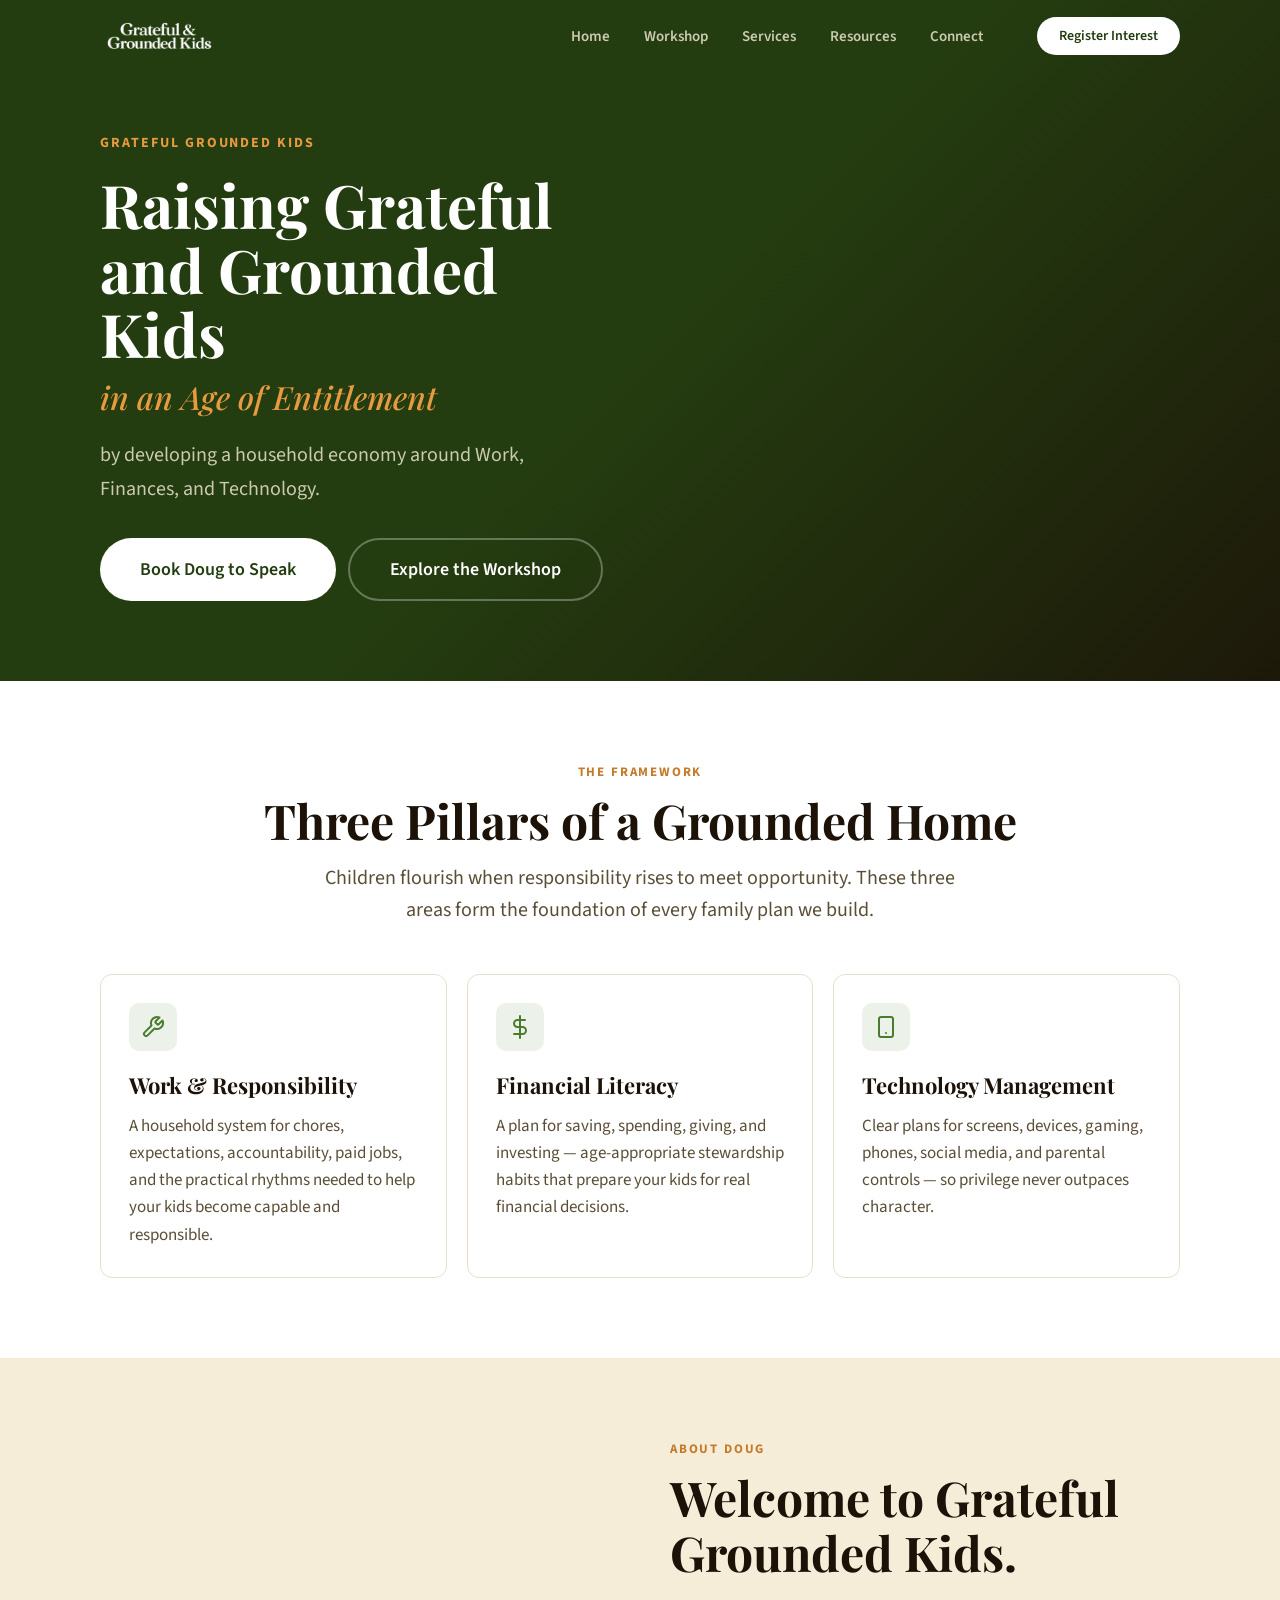
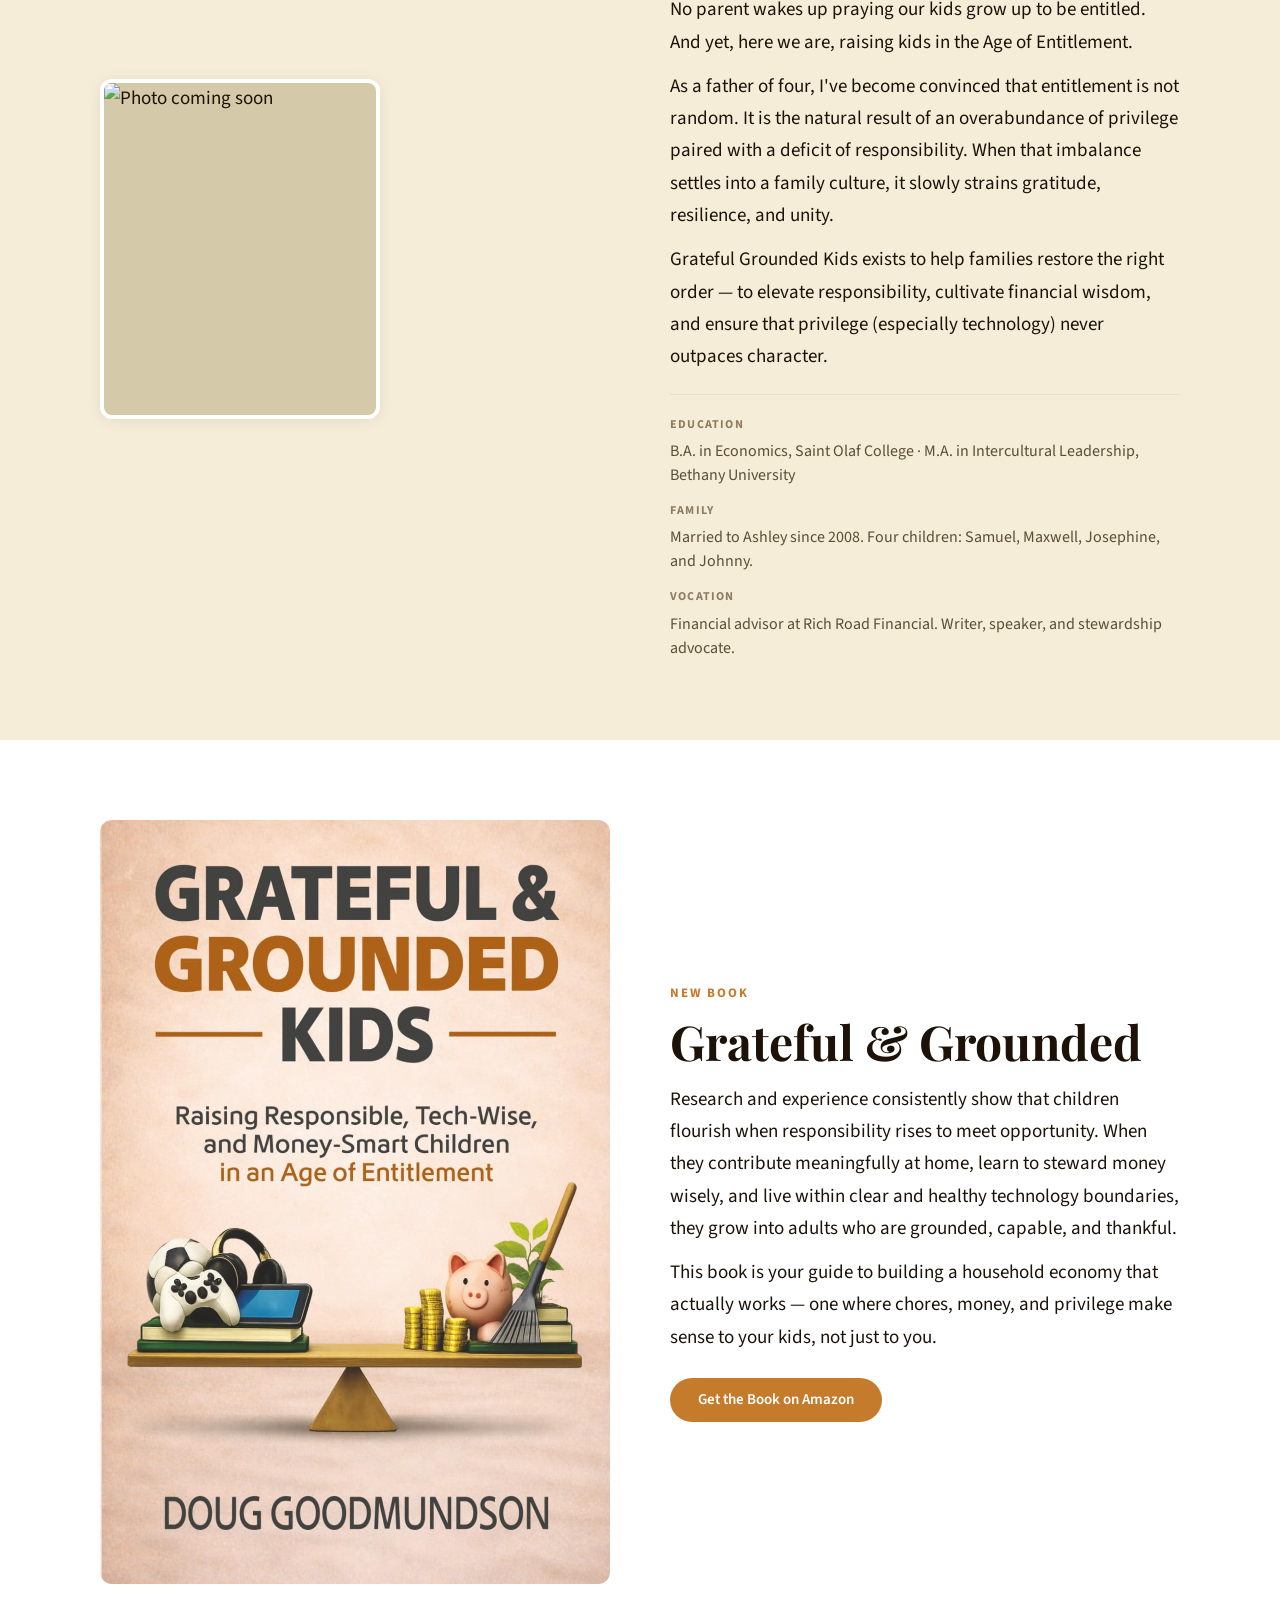
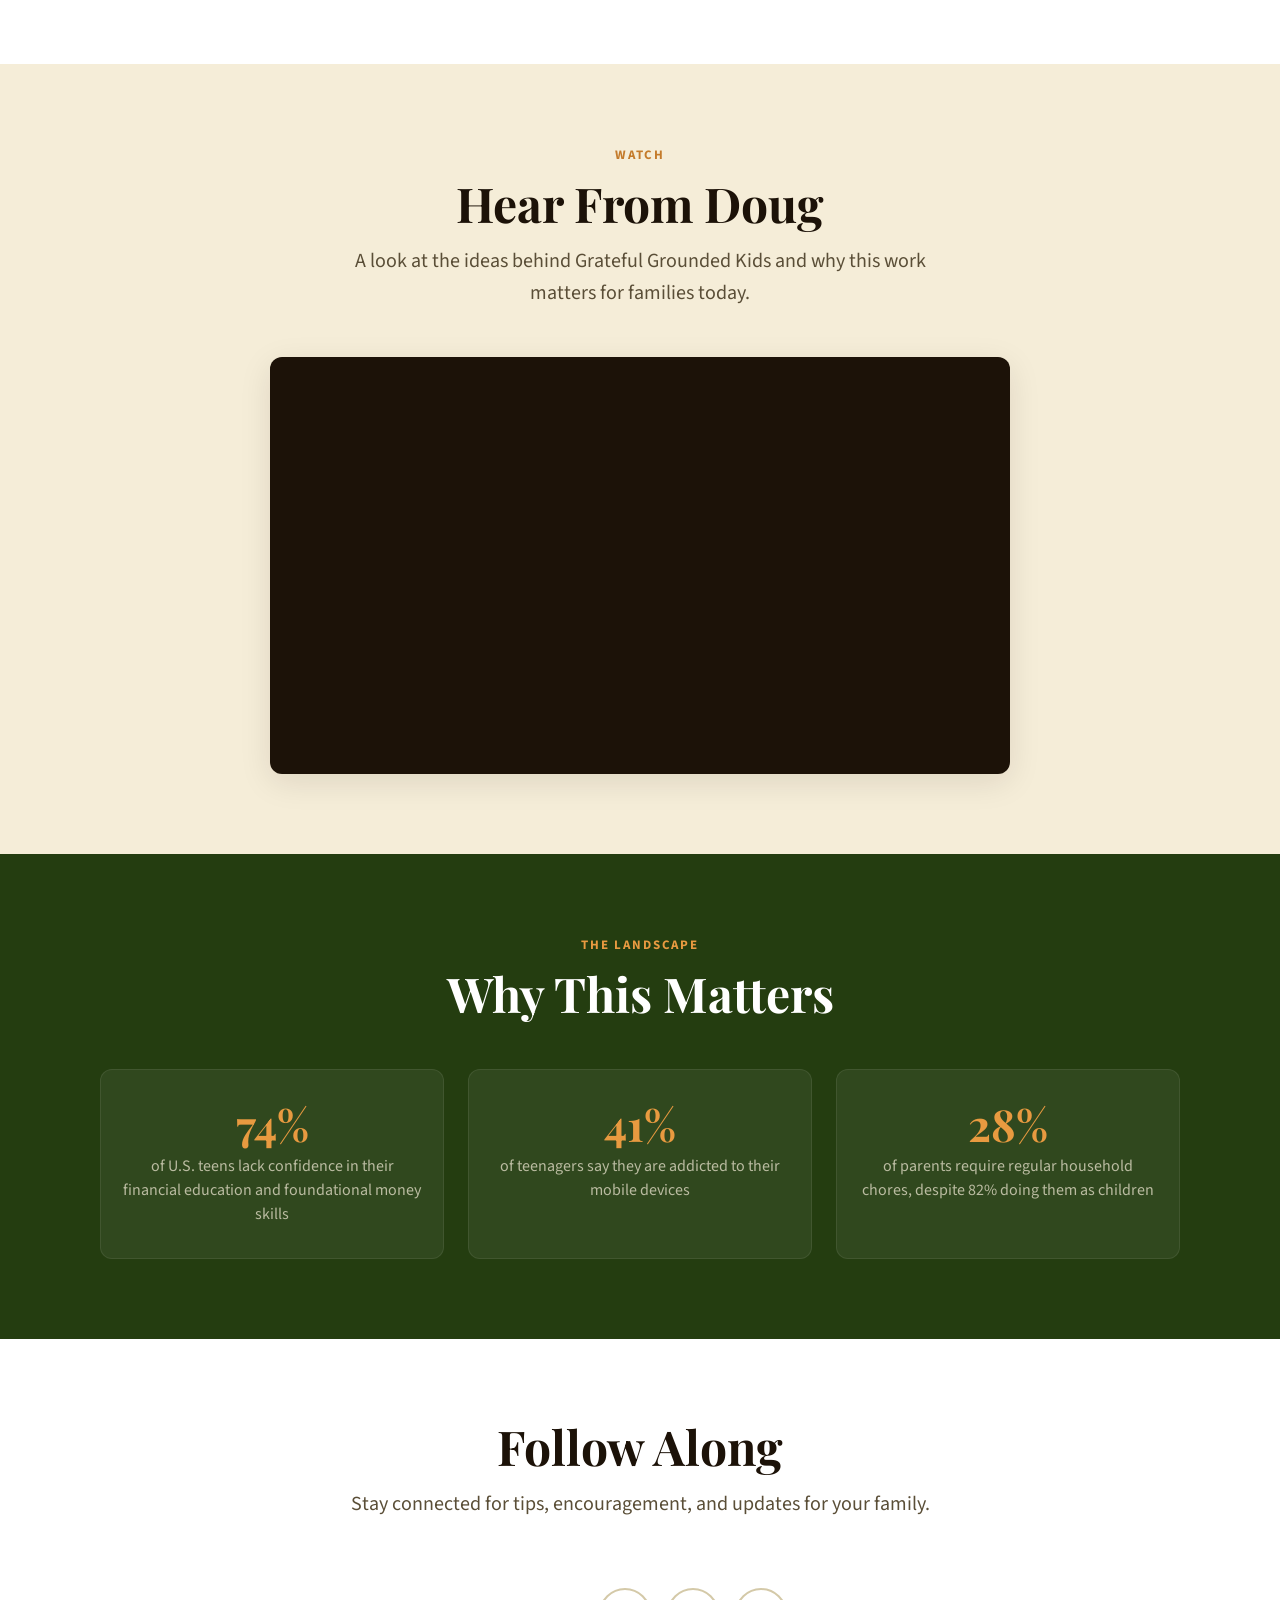
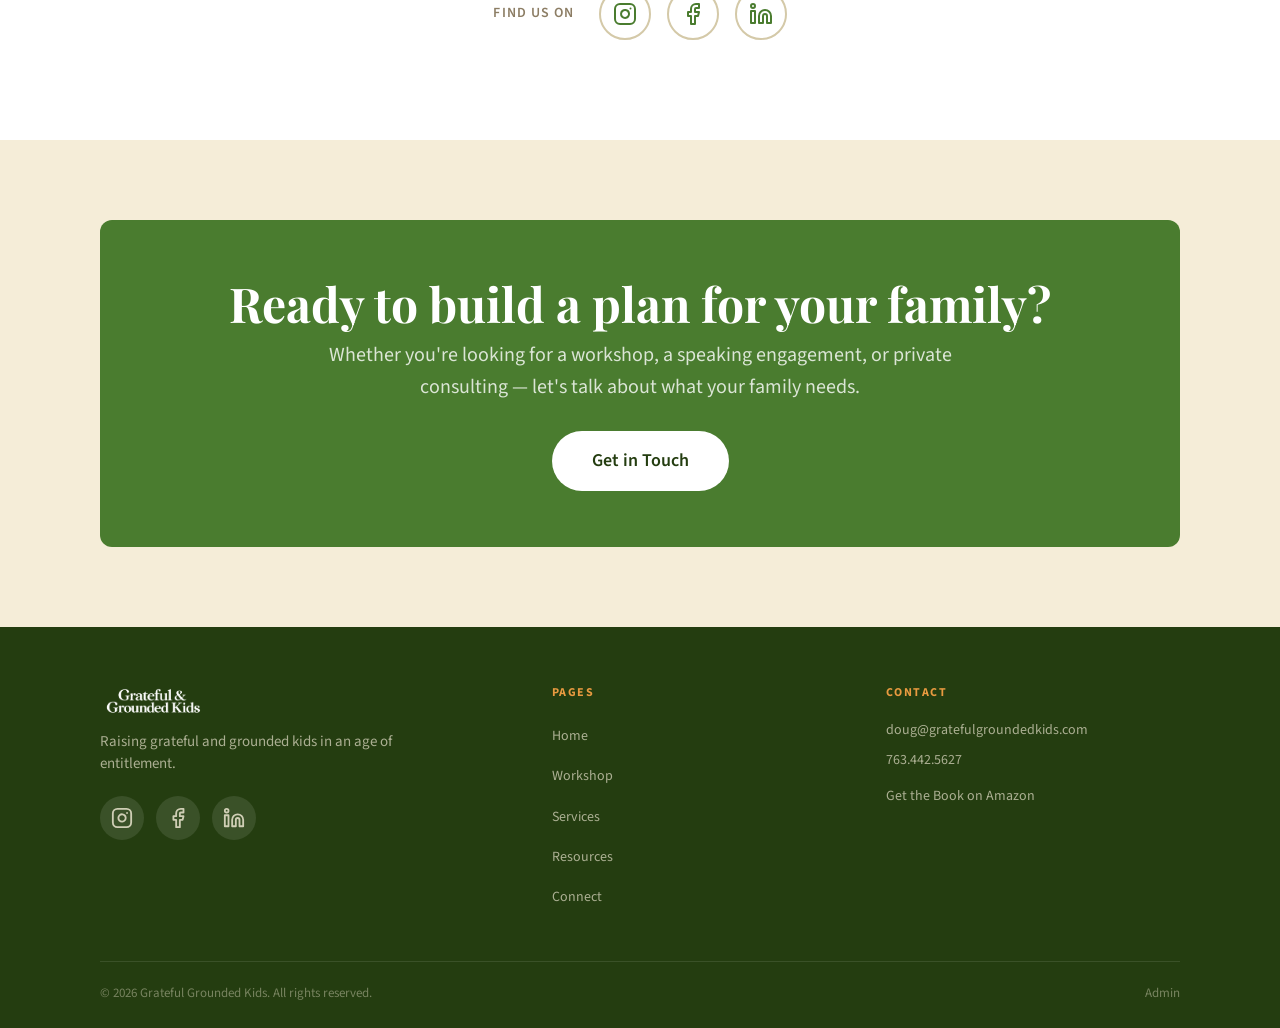
==== commit 0a6278e9: "Site update: logo, bigger text, social links, video bg setup, real resource docs Co-Authored-By: Cla" ====
--- a/index.html
+++ b/index.html
@@ -20,8 +20,7 @@
   <header class="site-header" id="site-header">
     <div class="container header-inner">
       <a href="/" class="logo">
-        <!-- Replace with your logo file: <img src="/assets/images/logo.png" alt="Grateful Grounded Kids" class="logo-img"> -->
-        <span class="logo-text">Grateful Grounded Kids</span>
+        <img src="/assets/images/logo.png" alt="Grateful Grounded Kids" class="logo-img">
       </a>
       <nav class="main-nav" id="main-nav">
         <ul class="nav-list">
@@ -41,6 +40,12 @@
 
   <!-- ═══ HERO ═══ -->
   <section class="hero">
+    <div class="hero-video-bg">
+      <!-- Self-host this video file for background use (YouTube embeds can't be used as bg video) -->
+      <video autoplay muted loop playsinline>
+        <source src="/assets/video/hero-bg.mp4" type="video/mp4">
+      </video>
+    </div>
     <div class="container">
       <div class="hero-inner">
         <div class="hero-content">
@@ -55,7 +60,7 @@
         </div>
         <div class="hero-image">
           <!-- Replace with headshot or hero image -->
-          <img src="/assets/images/headshot-placeholder.jpg" alt="Doug speaking" onerror="this.style.display='none'">
+          <img src="/assets/images/headshot.jpg" alt="Doug speaking" onerror="this.style.display='none'">
         </div>
       </div>
     </div>
@@ -101,7 +106,7 @@
       <div class="split">
         <div>
           <!-- Replace with Doug's headshot -->
-          <img src="/assets/images/headshot-placeholder.jpg" alt="Doug" class="about-photo" onerror="this.style.background='var(--border)';this.alt='Photo coming soon'">
+          <img src="/assets/images/headshot.jpg" alt="Doug" class="about-photo" onerror="this.style.background='var(--border)';this.alt='Photo coming soon'">
         </div>
         <div>
           <div class="section-eyebrow">About Doug</div>
@@ -136,8 +141,7 @@
           </div>
         </div>
         <div class="split-image">
-          <!-- Replace with book cover image -->
-          <img src="/assets/images/book-cover-placeholder.jpg" alt="Grateful & Grounded book cover" onerror="this.style.background='var(--border)';this.style.aspectRatio='3/4';this.alt='Book cover coming soon'">
+          <img src="/assets/images/book-cover.jpg" alt="Grateful & Grounded book cover">
         </div>
       </div>
     </div>
@@ -183,6 +187,28 @@
     </div>
   </section>
 
+  <!-- ═══ SOCIAL ═══ -->
+  <section class="section section--white">
+    <div class="container">
+      <div class="section-header section-header--center">
+        <h2 class="section-title">Follow Along</h2>
+        <p class="section-desc">Stay connected for tips, encouragement, and updates for your family.</p>
+      </div>
+      <div class="social-bar">
+        <span class="social-bar-label">Find us on</span>
+        <a href="https://www.instagram.com/richroadstewardship/" target="_blank" rel="noopener" aria-label="Instagram">
+          <svg viewBox="0 0 24 24" fill="none" stroke="currentColor" stroke-width="2" stroke-linecap="round" stroke-linejoin="round"><rect x="2" y="2" width="20" height="20" rx="5"/><path d="M16 11.37A4 4 0 1 1 12.63 8 4 4 0 0 1 16 11.37z"/><line x1="17.5" y1="6.5" x2="17.51" y2="6.5"/></svg>
+        </a>
+        <a href="https://www.facebook.com/profile.php?id=61560724184551" target="_blank" rel="noopener" aria-label="Facebook">
+          <svg viewBox="0 0 24 24" fill="none" stroke="currentColor" stroke-width="2" stroke-linecap="round" stroke-linejoin="round"><path d="M18 2h-3a5 5 0 0 0-5 5v3H7v4h3v8h4v-8h3l1-4h-4V7a1 1 0 0 1 1-1h3z"/></svg>
+        </a>
+        <a href="#" target="_blank" rel="noopener" aria-label="LinkedIn">
+          <svg viewBox="0 0 24 24" fill="none" stroke="currentColor" stroke-width="2" stroke-linecap="round" stroke-linejoin="round"><path d="M16 8a6 6 0 0 1 6 6v7h-4v-7a2 2 0 0 0-2-2 2 2 0 0 0-2 2v7h-4v-7a6 6 0 0 1 6-6z"/><rect x="2" y="9" width="4" height="12"/><circle cx="4" cy="4" r="2"/></svg>
+        </a>
+      </div>
+    </div>
+  </section>
+
   <!-- ═══ CTA BANNER ═══ -->
   <section class="section section--linen">
     <div class="container">
@@ -199,7 +225,7 @@
     <div class="container">
       <div class="footer-grid">
         <div class="footer-brand">
-          <div class="logo-text">Grateful Grounded Kids</div>
+          <img src="/assets/images/logo.png" alt="Grateful Grounded Kids" class="logo-img footer-logo">
           <p class="footer-tagline">Raising grateful and grounded kids in an age of entitlement.</p>
           <div class="footer-social">
             <a href="https://www.instagram.com/richroadstewardship/" target="_blank" rel="noopener" aria-label="Instagram">
@@ -208,6 +234,9 @@
             <a href="https://www.facebook.com/profile.php?id=61560724184551" target="_blank" rel="noopener" aria-label="Facebook">
               <svg viewBox="0 0 24 24" fill="none" stroke="currentColor" stroke-width="2" stroke-linecap="round" stroke-linejoin="round"><path d="M18 2h-3a5 5 0 0 0-5 5v3H7v4h3v8h4v-8h3l1-4h-4V7a1 1 0 0 1 1-1h3z"/></svg>
             </a>
+            <a href="#" target="_blank" rel="noopener" aria-label="LinkedIn">
+              <svg viewBox="0 0 24 24" fill="none" stroke="currentColor" stroke-width="2" stroke-linecap="round" stroke-linejoin="round"><path d="M16 8a6 6 0 0 1 6 6v7h-4v-7a2 2 0 0 0-2-2 2 2 0 0 0-2 2v7h-4v-7a6 6 0 0 1 6-6z"/><rect x="2" y="9" width="4" height="12"/><circle cx="4" cy="4" r="2"/></svg>
+            </a>
           </div>
         </div>
         <div>
--- a/css/style.css
+++ b/css/style.css
@@ -41,7 +41,7 @@
 html { scroll-behavior: smooth; -webkit-text-size-adjust: 100%; }
 body {
   font-family: var(--font-body);
-  font-size: 17px;
+  font-size: 19px;
   line-height: 1.7;
   color: var(--bark);
   background: var(--linen);
@@ -74,26 +74,26 @@
 .section--canopy .section-desc { color: rgba(245,237,216,.75); }
 
 .section-eyebrow {
-  font-size: 11px;
+  font-size: 13px;
   font-weight: 700;
   letter-spacing: .14em;
   text-transform: uppercase;
   color: var(--harvest);
-  margin-bottom: 8px;
+  margin-bottom: 10px;
 }
 .section-title {
   font-family: var(--font-display);
-  font-size: clamp(28px, 4vw, 42px);
+  font-size: clamp(32px, 4.5vw, 48px);
   font-weight: 700;
   line-height: 1.15;
   color: var(--bark);
   text-wrap: balance;
-  margin-bottom: 12px;
+  margin-bottom: 14px;
 }
 .section-desc {
-  font-size: 18px;
+  font-size: 20px;
   color: var(--muted);
-  max-width: 600px;
+  max-width: 640px;
   line-height: 1.6;
   margin-bottom: 40px;
 }
@@ -153,8 +153,8 @@
   color: var(--canopy);
   transform: translateY(-1px);
 }
-.btn-sm { font-size: 13px; padding: 8px 20px; }
-.btn-lg { font-size: 17px; padding: 16px 36px; }
+.btn-sm { font-size: 14px; padding: 10px 22px; }
+.btn-lg { font-size: 18px; padding: 18px 40px; }
 
 /* ── HEADER ── */
 .site-header {
@@ -178,6 +178,8 @@
 }
 .logo { flex-shrink: 0; }
 .logo-img { height: 40px; width: auto; }
+.site-header:not(.scrolled) .logo-img { filter: brightness(0) invert(1); }
+.footer-logo { height: 36px; filter: brightness(0) invert(1); margin-bottom: 12px; }
 .logo-text {
   font-family: var(--font-display);
   font-size: 18px;
@@ -192,7 +194,7 @@
   gap: 6px;
 }
 .nav-link {
-  font-size: 14px;
+  font-size: 15px;
   font-weight: 600;
   color: var(--muted);
   padding: 8px 14px;
@@ -241,10 +243,29 @@
   background: var(--canopy);
   color: var(--linen);
   padding: calc(var(--header-h) + 60px) 0 80px;
-  min-height: 520px;
-  display: flex;
-  align-items: center;
-}
+  min-height: 560px;
+  display: flex;
+  align-items: center;
+  position: relative;
+  overflow: hidden;
+}
+.hero-video-bg {
+  position: absolute;
+  inset: 0;
+  z-index: 0;
+}
+.hero-video-bg video {
+  width: 100%;
+  height: 100%;
+  object-fit: cover;
+}
+.hero-video-bg::after {
+  content: '';
+  position: absolute;
+  inset: 0;
+  background: linear-gradient(135deg, rgba(36,61,16,.92) 0%, rgba(36,61,16,.78) 50%, rgba(28,18,8,.85) 100%);
+}
+.hero .container { position: relative; z-index: 1; }
 .hero-inner {
   display: grid;
   grid-template-columns: 1fr 1fr;
@@ -253,7 +274,7 @@
 }
 .hero-content { max-width: 560px; }
 .hero-eyebrow {
-  font-size: 12px;
+  font-size: 14px;
   font-weight: 700;
   letter-spacing: .14em;
   text-transform: uppercase;
@@ -262,15 +283,15 @@
 }
 .hero-title {
   font-family: var(--font-display);
-  font-size: clamp(34px, 5vw, 52px);
-  font-weight: 700;
-  line-height: 1.1;
-  color: var(--white);
-  margin-bottom: 8px;
+  font-size: clamp(38px, 5.5vw, 60px);
+  font-weight: 700;
+  line-height: 1.08;
+  color: var(--white);
+  margin-bottom: 10px;
 }
 .hero-subtitle {
   font-family: var(--font-display);
-  font-size: clamp(20px, 3vw, 28px);
+  font-size: clamp(22px, 3vw, 32px);
   font-weight: 500;
   font-style: italic;
   color: var(--harvest-light);
@@ -278,11 +299,11 @@
   line-height: 1.3;
 }
 .hero-body {
-  font-size: 18px;
+  font-size: 20px;
   color: rgba(245,237,216,.8);
   line-height: 1.7;
   margin-bottom: 32px;
-  max-width: 480px;
+  max-width: 500px;
 }
 .hero-actions {
   display: flex;
@@ -308,8 +329,22 @@
   padding: calc(var(--header-h) + 48px) 0 56px;
   text-align: center;
 }
+.page-hero-title {
+  font-family: var(--font-display);
+  font-size: clamp(32px, 5vw, 52px);
+  font-weight: 700;
+  line-height: 1.1;
+  color: var(--white);
+}
+.page-hero-subtitle {
+  font-size: 20px;
+  color: rgba(245,237,216,.8);
+  max-width: 600px;
+  margin: 12px auto 0;
+  line-height: 1.6;
+}
 .page-hero .hero-title {
-  font-size: clamp(28px, 4vw, 44px);
+  font-size: clamp(32px, 5vw, 52px);
   margin-bottom: 12px;
 }
 .page-hero .hero-body {
@@ -343,13 +378,13 @@
 .card-icon svg { width: 24px; height: 24px; }
 .card-title {
   font-family: var(--font-display);
-  font-size: 20px;
+  font-size: 22px;
   font-weight: 700;
   color: var(--bark);
   margin-bottom: 8px;
 }
 .card-body {
-  font-size: 15px;
+  font-size: 17px;
   color: var(--muted);
   line-height: 1.6;
 }
@@ -357,6 +392,9 @@
   display: grid;
   grid-template-columns: repeat(auto-fit, minmax(280px, 1fr));
   gap: 20px;
+}
+.card-grid-2 {
+  grid-template-columns: repeat(2, 1fr);
 }
 .card-grid-3 {
   grid-template-columns: repeat(3, 1fr);
@@ -437,18 +475,19 @@
   border-top: 1px solid var(--border-light);
 }
 .about-creds dt {
-  font-size: 10px;
+  font-size: 12px;
   font-weight: 700;
   letter-spacing: .1em;
   text-transform: uppercase;
   color: var(--faint);
-  margin-bottom: 2px;
-  margin-top: 12px;
+  margin-bottom: 4px;
+  margin-top: 14px;
 }
 .about-creds dt:first-child { margin-top: 0; }
 .about-creds dd {
-  font-size: 14px;
+  font-size: 16px;
   color: var(--muted);
+  line-height: 1.5;
 }
 
 /* ── STATS ── */
@@ -473,9 +512,9 @@
   margin-bottom: 8px;
 }
 .stat-label {
-  font-size: 14px;
+  font-size: 16px;
   color: rgba(245,237,216,.7);
-  line-height: 1.4;
+  line-height: 1.5;
 }
 
 /* ── VIDEO ── */
@@ -565,15 +604,37 @@
 }
 .timeline-title {
   font-family: var(--font-display);
-  font-size: 22px;
+  font-size: 24px;
   font-weight: 700;
   color: var(--bark);
   margin-bottom: 8px;
 }
-.timeline-body {
-  font-size: 15px;
+.timeline-meta {
+  font-size: 14px;
+  font-weight: 600;
+  color: var(--harvest);
+  margin-bottom: 6px;
+}
+.timeline-body,
+.timeline-content p:not(.timeline-meta) {
+  font-size: 17px;
   color: var(--muted);
   line-height: 1.6;
+}
+.timeline-marker {
+  width: 48px;
+  height: 48px;
+  background: var(--grove);
+  border-radius: 50%;
+  display: flex;
+  align-items: center;
+  justify-content: center;
+  color: var(--white);
+  font-family: var(--font-display);
+  font-size: 18px;
+  font-weight: 700;
+  z-index: 1;
+  flex-shrink: 0;
 }
 
 /* ── RESOURCES ── */
@@ -584,9 +645,9 @@
   flex-wrap: wrap;
 }
 .resource-tab {
-  font-size: 13px;
+  font-size: 15px;
   font-weight: 600;
-  padding: 8px 20px;
+  padding: 10px 24px;
   border-radius: var(--radius-pill);
   border: 2px solid var(--border);
   color: var(--muted);
@@ -632,13 +693,13 @@
 }
 .doc-icon svg { width: 20px; height: 20px; }
 .doc-title {
-  font-size: 15px;
+  font-size: 17px;
   font-weight: 700;
   color: var(--bark);
   line-height: 1.3;
 }
 .doc-desc {
-  font-size: 13px;
+  font-size: 15px;
   color: var(--faint);
   line-height: 1.5;
   flex: 1;
@@ -755,21 +816,58 @@
 }
 .footer-social {
   display: flex;
-  gap: 10px;
+  gap: 12px;
 }
 .footer-social a {
-  width: 36px;
-  height: 36px;
-  background: rgba(255,255,255,.08);
+  width: 44px;
+  height: 44px;
+  background: rgba(255,255,255,.1);
   border-radius: 50%;
   display: flex;
   align-items: center;
   justify-content: center;
-  color: rgba(245,237,216,.7);
-  transition: background .2s, color .2s;
-}
-.footer-social a:hover { background: rgba(255,255,255,.16); color: var(--white); }
-.footer-social svg { width: 18px; height: 18px; }
+  color: rgba(245,237,216,.8);
+  transition: background .2s, color .2s, transform .2s;
+}
+.footer-social a:hover { background: var(--grove); color: var(--white); transform: translateY(-2px); }
+.footer-social svg { width: 22px; height: 22px; }
+
+/* Social bar (prominent, used on home page) */
+.social-bar {
+  display: flex;
+  gap: 16px;
+  align-items: center;
+  justify-content: center;
+  padding: 20px 0;
+}
+.social-bar a {
+  width: 52px;
+  height: 52px;
+  background: var(--white);
+  border: 2px solid var(--border);
+  border-radius: 50%;
+  display: flex;
+  align-items: center;
+  justify-content: center;
+  color: var(--grove);
+  transition: all .2s;
+}
+.social-bar a:hover {
+  background: var(--grove);
+  border-color: var(--grove);
+  color: var(--white);
+  transform: translateY(-3px);
+  box-shadow: 0 4px 12px rgba(74,124,47,.2);
+}
+.social-bar svg { width: 24px; height: 24px; }
+.social-bar-label {
+  font-size: 14px;
+  font-weight: 600;
+  color: var(--faint);
+  text-transform: uppercase;
+  letter-spacing: .08em;
+  margin-right: 8px;
+}
 
 .footer-heading {
   font-size: 12px;
@@ -829,7 +927,7 @@
   .hero-image { display: none; }
   .split { grid-template-columns: 1fr; gap: 32px; }
   .split--reverse { direction: ltr; }
-  .card-grid-3 { grid-template-columns: 1fr; }
+  .card-grid-2, .card-grid-3 { grid-template-columns: 1fr; }
   .stats-row { grid-template-columns: 1fr; gap: 12px; }
   .footer-grid { grid-template-columns: 1fr; gap: 28px; }
   .footer-bottom { flex-direction: column; gap: 8px; text-align: center; }
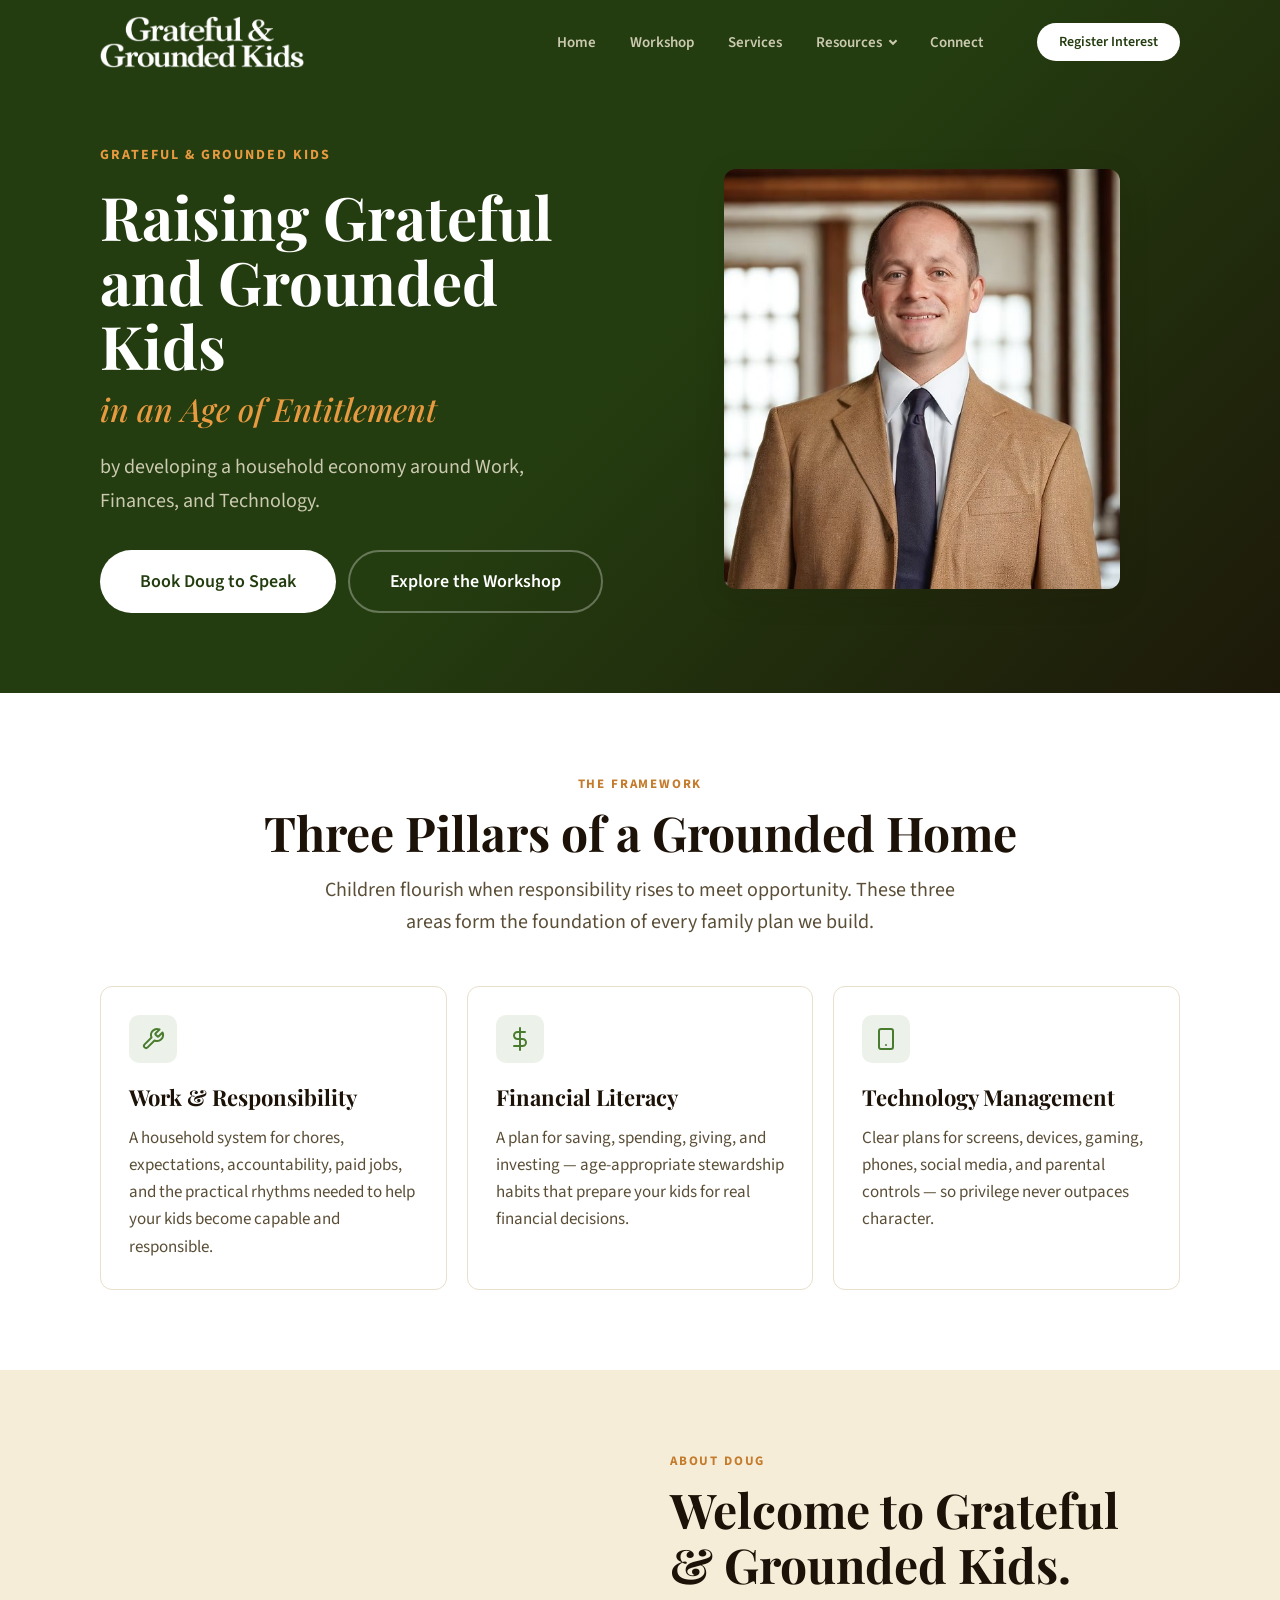
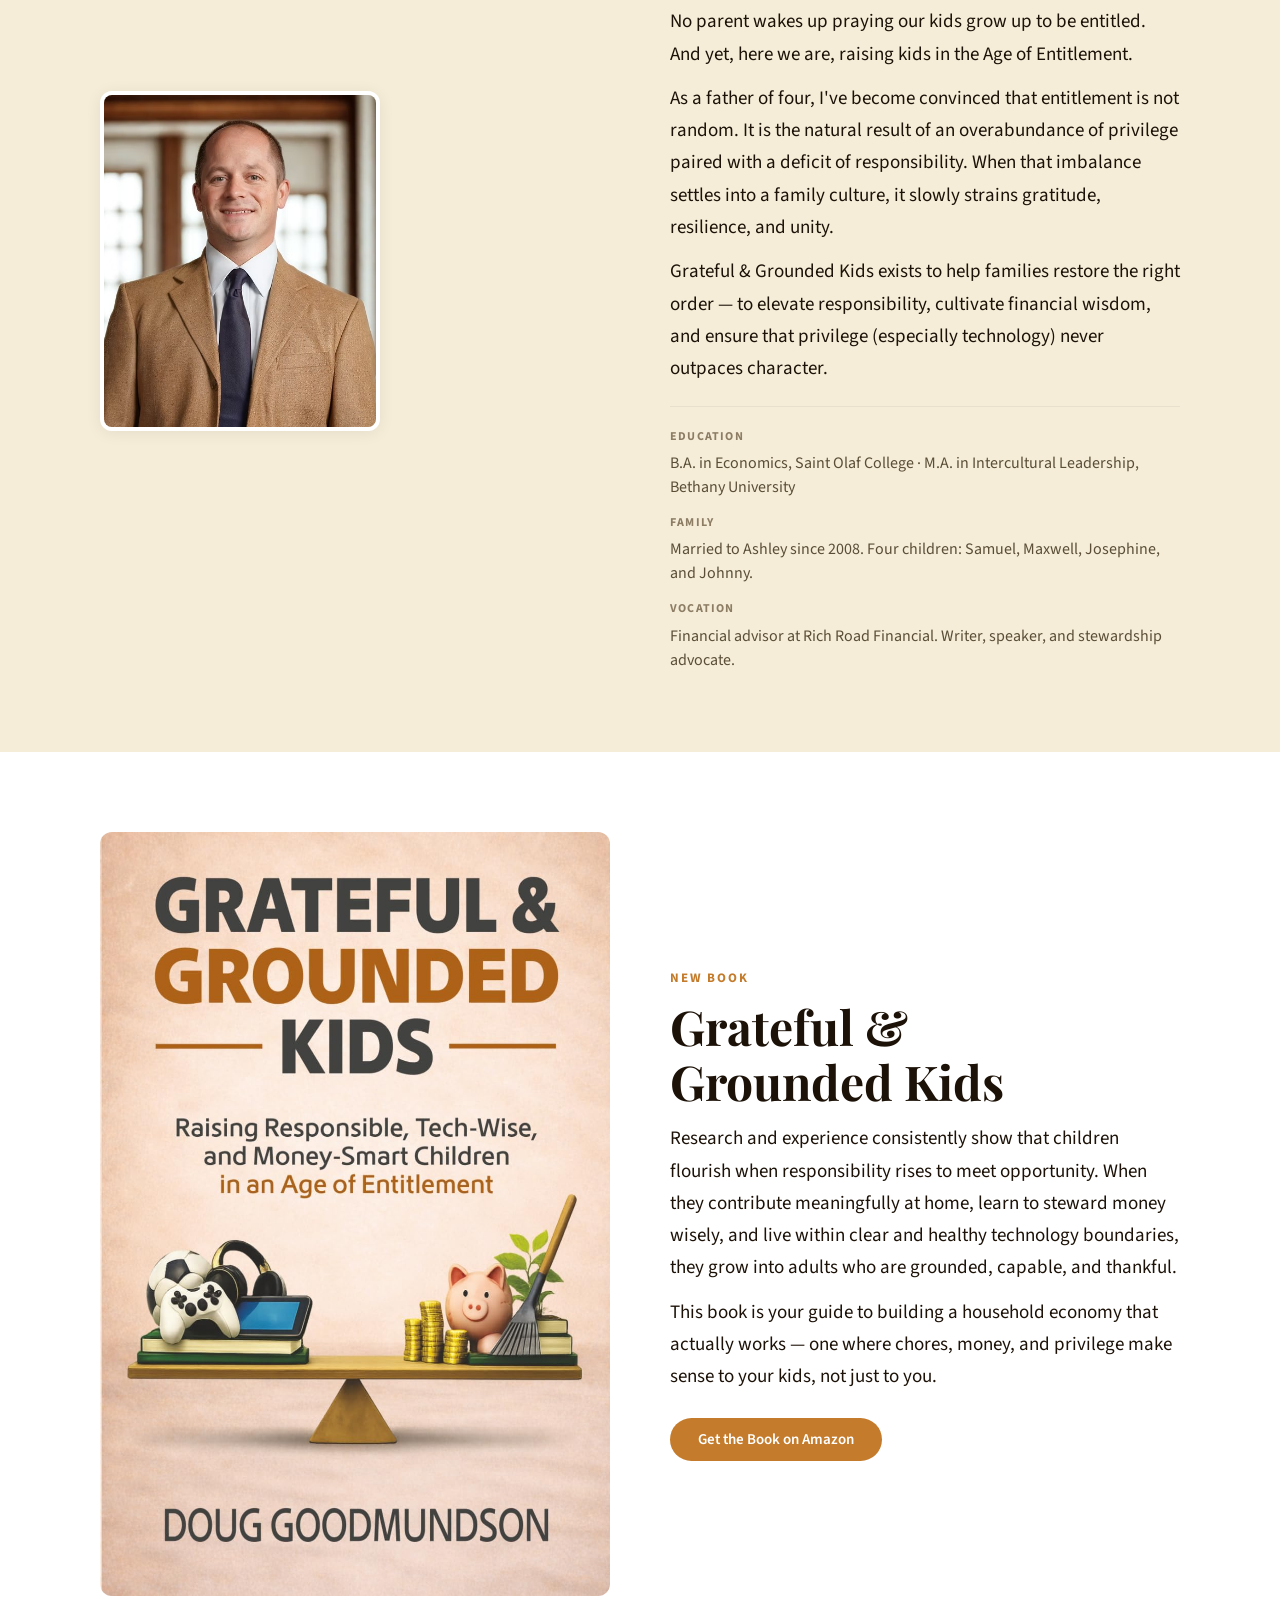
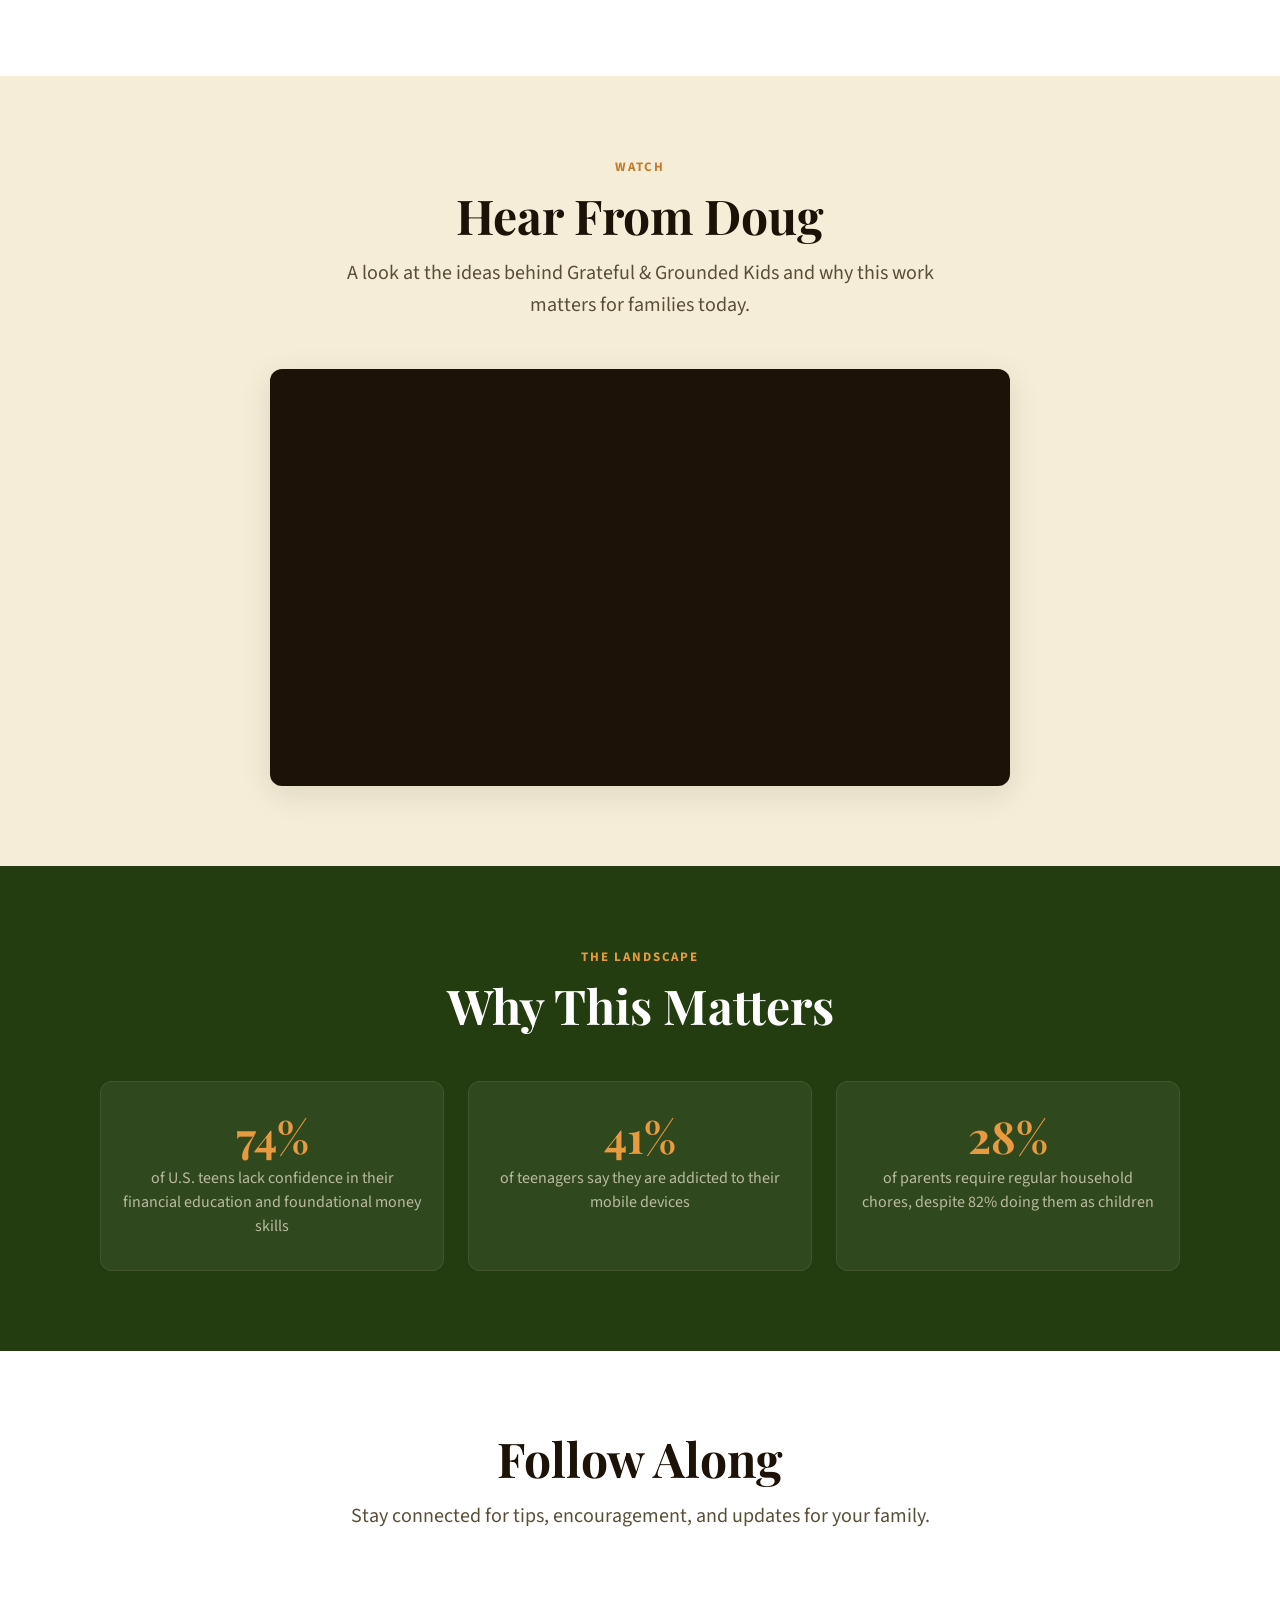
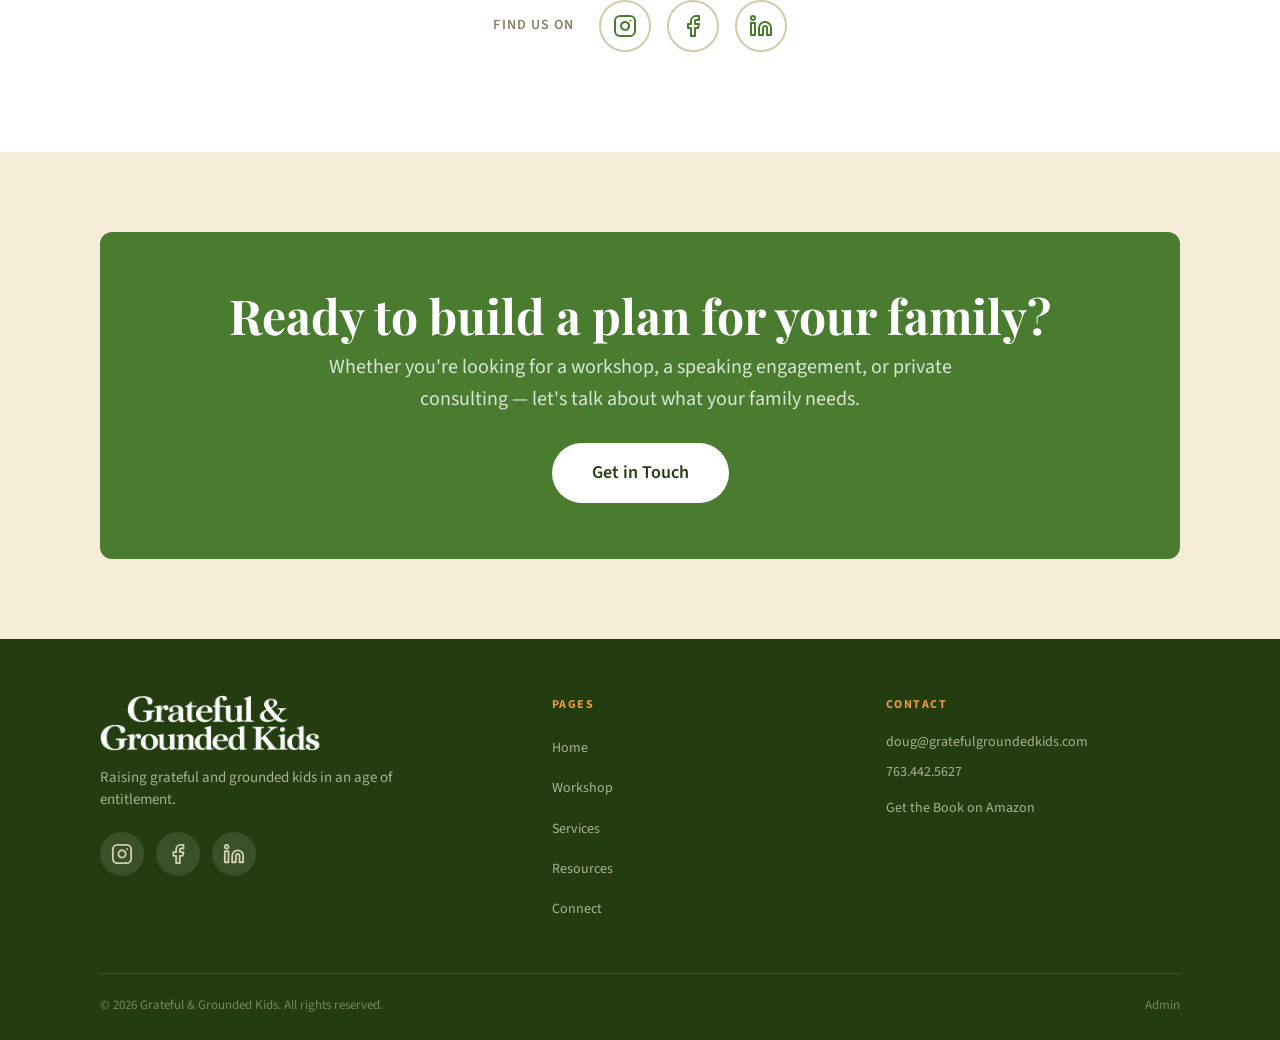
==== commit 7fe2cc29: "Rename to Grateful & Grounded Kids; larger logo, Resources dropdown, headshot, hero video - Site and" ====
--- a/index.html
+++ b/index.html
@@ -3,9 +3,9 @@
 <head>
   <meta charset="UTF-8">
   <meta name="viewport" content="width=device-width, initial-scale=1.0">
-  <title>Grateful Grounded Kids — Raising Grateful and Grounded Kids in an Age of Entitlement</title>
-  <meta name="description" content="Grateful Grounded Kids helps families raise responsible, financially literate, and tech-wise children through workshops, seminars, and private consulting with Doug.">
-  <meta property="og:title" content="Grateful Grounded Kids">
+  <title>Grateful &amp; Grounded Kids — Raising Grateful and Grounded Kids in an Age of Entitlement</title>
+  <meta name="description" content="Grateful &amp; Grounded Kids helps families raise responsible, financially literate, and tech-wise children through workshops, seminars, and private consulting with Doug.">
+  <meta property="og:title" content="Grateful &amp; Grounded Kids">
   <meta property="og:description" content="Raising grateful and grounded kids in an age of entitlement — through Work, Finances, and Technology.">
   <meta property="og:type" content="website">
   <meta property="og:url" content="https://gratefulgroundedkids.com">
@@ -20,14 +20,23 @@
   <header class="site-header" id="site-header">
     <div class="container header-inner">
       <a href="/" class="logo">
-        <img src="/assets/images/logo.png" alt="Grateful Grounded Kids" class="logo-img">
+        <img src="/assets/images/logo.png" alt="Grateful &amp; Grounded Kids" class="logo-img">
       </a>
       <nav class="main-nav" id="main-nav">
         <ul class="nav-list">
           <li><a href="/" class="nav-link">Home</a></li>
           <li><a href="/workshop" class="nav-link">Workshop</a></li>
           <li><a href="/services" class="nav-link">Services</a></li>
-          <li><a href="/resources" class="nav-link">Resources</a></li>
+          <li class="has-dropdown">
+            <a href="/resources" class="nav-link">Resources</a>
+            <div class="dropdown">
+              <ul class="dropdown-list">
+                <li><a href="/resources#chores-work" class="dropdown-link">Chores &amp; Work</a></li>
+                <li><a href="/resources#finances" class="dropdown-link">Finances</a></li>
+                <li><a href="/resources#technology" class="dropdown-link">Technology</a></li>
+              </ul>
+            </div>
+          </li>
           <li><a href="/connect" class="nav-link">Connect</a></li>
         </ul>
       </nav>
@@ -41,15 +50,13 @@
   <!-- ═══ HERO ═══ -->
   <section class="hero">
     <div class="hero-video-bg">
-      <!-- Self-host this video file for background use (YouTube embeds can't be used as bg video) -->
-      <video autoplay muted loop playsinline>
-        <source src="/assets/video/hero-bg.mp4" type="video/mp4">
-      </video>
+      <!-- main.js turns this into a muted, looping YouTube player behind the banner. To self-host instead, replace it with a <video> pointing at an MP4 in /assets/video/ -->
+      <div class="hero-video-frame"><div id="hero-video" data-video-id="QNwwUT_PlNQ"></div></div>
     </div>
     <div class="container">
       <div class="hero-inner">
         <div class="hero-content">
-          <div class="hero-eyebrow">Grateful Grounded Kids</div>
+          <div class="hero-eyebrow">Grateful &amp; Grounded Kids</div>
           <h1 class="hero-title">Raising Grateful and Grounded Kids</h1>
           <p class="hero-subtitle">in an Age of Entitlement</p>
           <p class="hero-body">by developing a household economy around Work, Finances, and Technology.</p>
@@ -59,8 +66,7 @@
           </div>
         </div>
         <div class="hero-image">
-          <!-- Replace with headshot or hero image -->
-          <img src="/assets/images/headshot.jpg" alt="Doug speaking" onerror="this.style.display='none'">
+          <img src="/assets/images/headshot.jpg" alt="Doug Goodmundson">
         </div>
       </div>
     </div>
@@ -105,15 +111,14 @@
     <div class="container">
       <div class="split">
         <div>
-          <!-- Replace with Doug's headshot -->
-          <img src="/assets/images/headshot.jpg" alt="Doug" class="about-photo" onerror="this.style.background='var(--border)';this.alt='Photo coming soon'">
+          <img src="/assets/images/headshot.jpg" alt="Doug Goodmundson" class="about-photo">
         </div>
         <div>
           <div class="section-eyebrow">About Doug</div>
-          <h2 class="section-title">Welcome to Grateful Grounded Kids.</h2>
+          <h2 class="section-title">Welcome to Grateful &amp; Grounded Kids.</h2>
           <p>No parent wakes up praying our kids grow up to be entitled. And yet, here we are, raising kids in the Age of Entitlement.</p>
           <p class="mt-sm">As a father of four, I've become convinced that entitlement is not random. It is the natural result of an overabundance of privilege paired with a deficit of responsibility. When that imbalance settles into a family culture, it slowly strains gratitude, resilience, and unity.</p>
-          <p class="mt-sm">Grateful Grounded Kids exists to help families restore the right order — to elevate responsibility, cultivate financial wisdom, and ensure that privilege (especially technology) never outpaces character.</p>
+          <p class="mt-sm">Grateful &amp; Grounded Kids exists to help families restore the right order — to elevate responsibility, cultivate financial wisdom, and ensure that privilege (especially technology) never outpaces character.</p>
           <dl class="about-creds">
             <dt>Education</dt>
             <dd>B.A. in Economics, Saint Olaf College · M.A. in Intercultural Leadership, Bethany University</dd>
@@ -133,7 +138,7 @@
       <div class="split split--reverse">
         <div>
           <div class="section-eyebrow">New Book</div>
-          <h2 class="section-title">Grateful &amp; Grounded</h2>
+          <h2 class="section-title">Grateful &amp; Grounded Kids</h2>
           <p>Research and experience consistently show that children flourish when responsibility rises to meet opportunity. When they contribute meaningfully at home, learn to steward money wisely, and live within clear and healthy technology boundaries, they grow into adults who are grounded, capable, and thankful.</p>
           <p class="mt-sm">This book is your guide to building a household economy that actually works — one where chores, money, and privilege make sense to your kids, not just to you.</p>
           <div class="mt-md">
@@ -141,7 +146,7 @@
           </div>
         </div>
         <div class="split-image">
-          <img src="/assets/images/book-cover.jpg" alt="Grateful & Grounded book cover">
+          <img src="/assets/images/book-cover.jpg" alt="Grateful &amp; Grounded Kids book cover">
         </div>
       </div>
     </div>
@@ -153,11 +158,11 @@
       <div class="section-header section-header--center">
         <div class="section-eyebrow">Watch</div>
         <h2 class="section-title">Hear From Doug</h2>
-        <p class="section-desc">A look at the ideas behind Grateful Grounded Kids and why this work matters for families today.</p>
+        <p class="section-desc">A look at the ideas behind Grateful &amp; Grounded Kids and why this work matters for families today.</p>
       </div>
       <div style="max-width:740px;margin-inline:auto;">
         <div class="video-wrap">
-          <iframe src="https://www.youtube.com/embed/QNwwUT_PlNQ" title="Doug — Grateful Grounded Kids" allow="accelerometer; autoplay; clipboard-write; encrypted-media; gyroscope; picture-in-picture" allowfullscreen loading="lazy"></iframe>
+          <iframe src="https://www.youtube.com/embed/QNwwUT_PlNQ" title="Doug — Grateful &amp; Grounded Kids" allow="accelerometer; autoplay; clipboard-write; encrypted-media; gyroscope; picture-in-picture" referrerpolicy="strict-origin-when-cross-origin" allowfullscreen loading="lazy"></iframe>
         </div>
       </div>
     </div>
@@ -225,7 +230,7 @@
     <div class="container">
       <div class="footer-grid">
         <div class="footer-brand">
-          <img src="/assets/images/logo.png" alt="Grateful Grounded Kids" class="logo-img footer-logo">
+          <img src="/assets/images/logo.png" alt="Grateful &amp; Grounded Kids" class="logo-img footer-logo">
           <p class="footer-tagline">Raising grateful and grounded kids in an age of entitlement.</p>
           <div class="footer-social">
             <a href="https://www.instagram.com/richroadstewardship/" target="_blank" rel="noopener" aria-label="Instagram">
@@ -259,7 +264,7 @@
         </div>
       </div>
       <div class="footer-bottom">
-        <span>&copy; 2026 Grateful Grounded Kids. All rights reserved.</span>
+        <span>&copy; 2026 Grateful &amp; Grounded Kids. All rights reserved.</span>
         <span><a href="/admin" style="color:inherit;">Admin</a></span>
       </div>
     </div>
--- a/css/style.css
+++ b/css/style.css
@@ -1,5 +1,5 @@
 /* ═══════════════════════════════════════════════
-   GRATEFUL GROUNDED KIDS
+   GRATEFUL & GROUNDED KIDS
    Direction A: Deep Roots
    Playfair Display + Source Sans 3
    ═══════════════════════════════════════════════ */
@@ -33,7 +33,7 @@
   --container:    1120px;
   --gutter:       20px;
 
-  --header-h:     72px;
+  --header-h:     84px;
 }
 
 /* ── RESET ── */
@@ -155,6 +155,11 @@
 }
 .btn-sm { font-size: 14px; padding: 10px 22px; }
 .btn-lg { font-size: 18px; padding: 18px 40px; }
+.btn-disabled {
+  background: var(--linen-dark);
+  color: var(--faint);
+  cursor: default;
+}
 
 /* ── HEADER ── */
 .site-header {
@@ -177,9 +182,9 @@
   gap: 32px;
 }
 .logo { flex-shrink: 0; }
-.logo-img { height: 40px; width: auto; }
+.logo-img { height: 52px; width: auto; }
 .site-header:not(.scrolled) .logo-img { filter: brightness(0) invert(1); }
-.footer-logo { height: 36px; filter: brightness(0) invert(1); margin-bottom: 12px; }
+.footer-logo { height: 56px; filter: brightness(0) invert(1); margin-bottom: 16px; }
 .logo-text {
   font-family: var(--font-display);
   font-size: 18px;
@@ -218,12 +223,64 @@
   color: var(--canopy);
 }
 
+/* Resources dropdown */
+.has-dropdown { position: relative; }
+.has-dropdown > .nav-link::after {
+  content: '';
+  display: inline-block;
+  width: 6px;
+  height: 6px;
+  margin-left: 8px;
+  border-right: 2px solid currentColor;
+  border-bottom: 2px solid currentColor;
+  transform: translateY(-3px) rotate(45deg);
+}
+.dropdown {
+  position: absolute;
+  top: 100%;
+  left: 0;
+  min-width: 210px;
+  padding-top: 12px;
+  opacity: 0;
+  visibility: hidden;
+  transform: translateY(4px);
+  transition: opacity .15s, transform .15s, visibility .15s;
+}
+.has-dropdown:hover .dropdown,
+.has-dropdown:focus-within .dropdown {
+  opacity: 1;
+  visibility: visible;
+  transform: translateY(0);
+}
+.dropdown-list {
+  background: var(--white);
+  border: 1px solid var(--border-light);
+  border-radius: var(--radius-lg);
+  box-shadow: var(--shadow-lg);
+  padding: 8px;
+}
+.dropdown-link {
+  display: block;
+  font-size: 15px;
+  font-weight: 600;
+  color: var(--muted);
+  padding: 10px 14px;
+  border-radius: var(--radius);
+  white-space: nowrap;
+}
+.dropdown-link:hover,
+.dropdown-link.active {
+  color: var(--grove);
+  background: rgba(74,124,47,.08);
+}
+
 /* Mobile menu toggle */
 .menu-toggle {
   display: none;
   flex-direction: column;
   gap: 5px;
   padding: 8px;
+  margin-left: auto;
 }
 .menu-toggle span {
   display: block;
@@ -259,11 +316,42 @@
   height: 100%;
   object-fit: cover;
 }
+/* YouTube player as a background. The frame stops 2px short of the overlay so no
+   uncovered row of video can show along the banner's bottom edge. */
+.hero-video-frame {
+  position: absolute;
+  inset: 0 0 2px 0;
+  overflow: hidden;
+  container-type: size;
+}
+/* A 16:9 player sized to cover the frame, 20% oversized so YouTube's title bar and
+   logo fall outside the visible area */
+.hero-video-frame iframe {
+  position: absolute;
+  top: 50%;
+  left: 50%;
+  width: 100%;
+  height: 100%;
+  width: max(120cqw, 213.4cqh);
+  height: max(120cqh, 67.5cqw);
+  transform: translate(-50%, -50%);
+  border: 0;
+  pointer-events: none;
+  opacity: 0;
+  transition: opacity 1s;
+}
+.hero-video-bg.is-playing iframe { opacity: 1; }
 .hero-video-bg::after {
   content: '';
   position: absolute;
   inset: 0;
   background: linear-gradient(135deg, rgba(36,61,16,.92) 0%, rgba(36,61,16,.78) 50%, rgba(28,18,8,.85) 100%);
+}
+/* The video has captions burned into its lower edge; a solid band hides them while it plays */
+.hero-video-bg.is-playing::after {
+  background:
+    linear-gradient(to top, var(--canopy) 24%, rgba(36,61,16,0) 44%),
+    linear-gradient(135deg, rgba(36,61,16,.92) 0%, rgba(36,61,16,.78) 50%, rgba(28,18,8,.85) 100%);
 }
 .hero .container { position: relative; z-index: 1; }
 .hero-inner {
@@ -643,6 +731,7 @@
   gap: 8px;
   margin-bottom: 32px;
   flex-wrap: wrap;
+  scroll-margin-top: calc(var(--header-h) + 24px);
 }
 .resource-tab {
   font-size: 15px;
@@ -934,7 +1023,8 @@
 }
 @media (max-width: 768px) {
   .section { padding-block: 56px; }
-  :root { --header-h: 60px; }
+  :root { --header-h: 68px; }
+  .site-header .logo-img { height: 42px; }
   .main-nav,
   .header-cta { display: none; }
   .menu-toggle { display: flex; }
@@ -952,6 +1042,7 @@
     gap: 0;
   }
   .main-nav.open .nav-link {
+    display: block;
     color: var(--bark);
     padding: 12px 16px;
     border-radius: var(--radius);
@@ -962,6 +1053,22 @@
     background: rgba(74,124,47,.06);
     color: var(--grove);
   }
+  .has-dropdown > .nav-link::after { display: none; }
+  .dropdown {
+    position: static;
+    min-width: 0;
+    padding: 0 0 4px 16px;
+    opacity: 1;
+    visibility: visible;
+    transform: none;
+  }
+  .dropdown-list {
+    background: transparent;
+    border: 0;
+    box-shadow: none;
+    padding: 0;
+  }
+  .dropdown-link { padding: 10px 16px; }
   .hero { padding-bottom: 56px; min-height: auto; }
   .form-row { grid-template-columns: 1fr; }
   .timeline::before { left: 19px; }
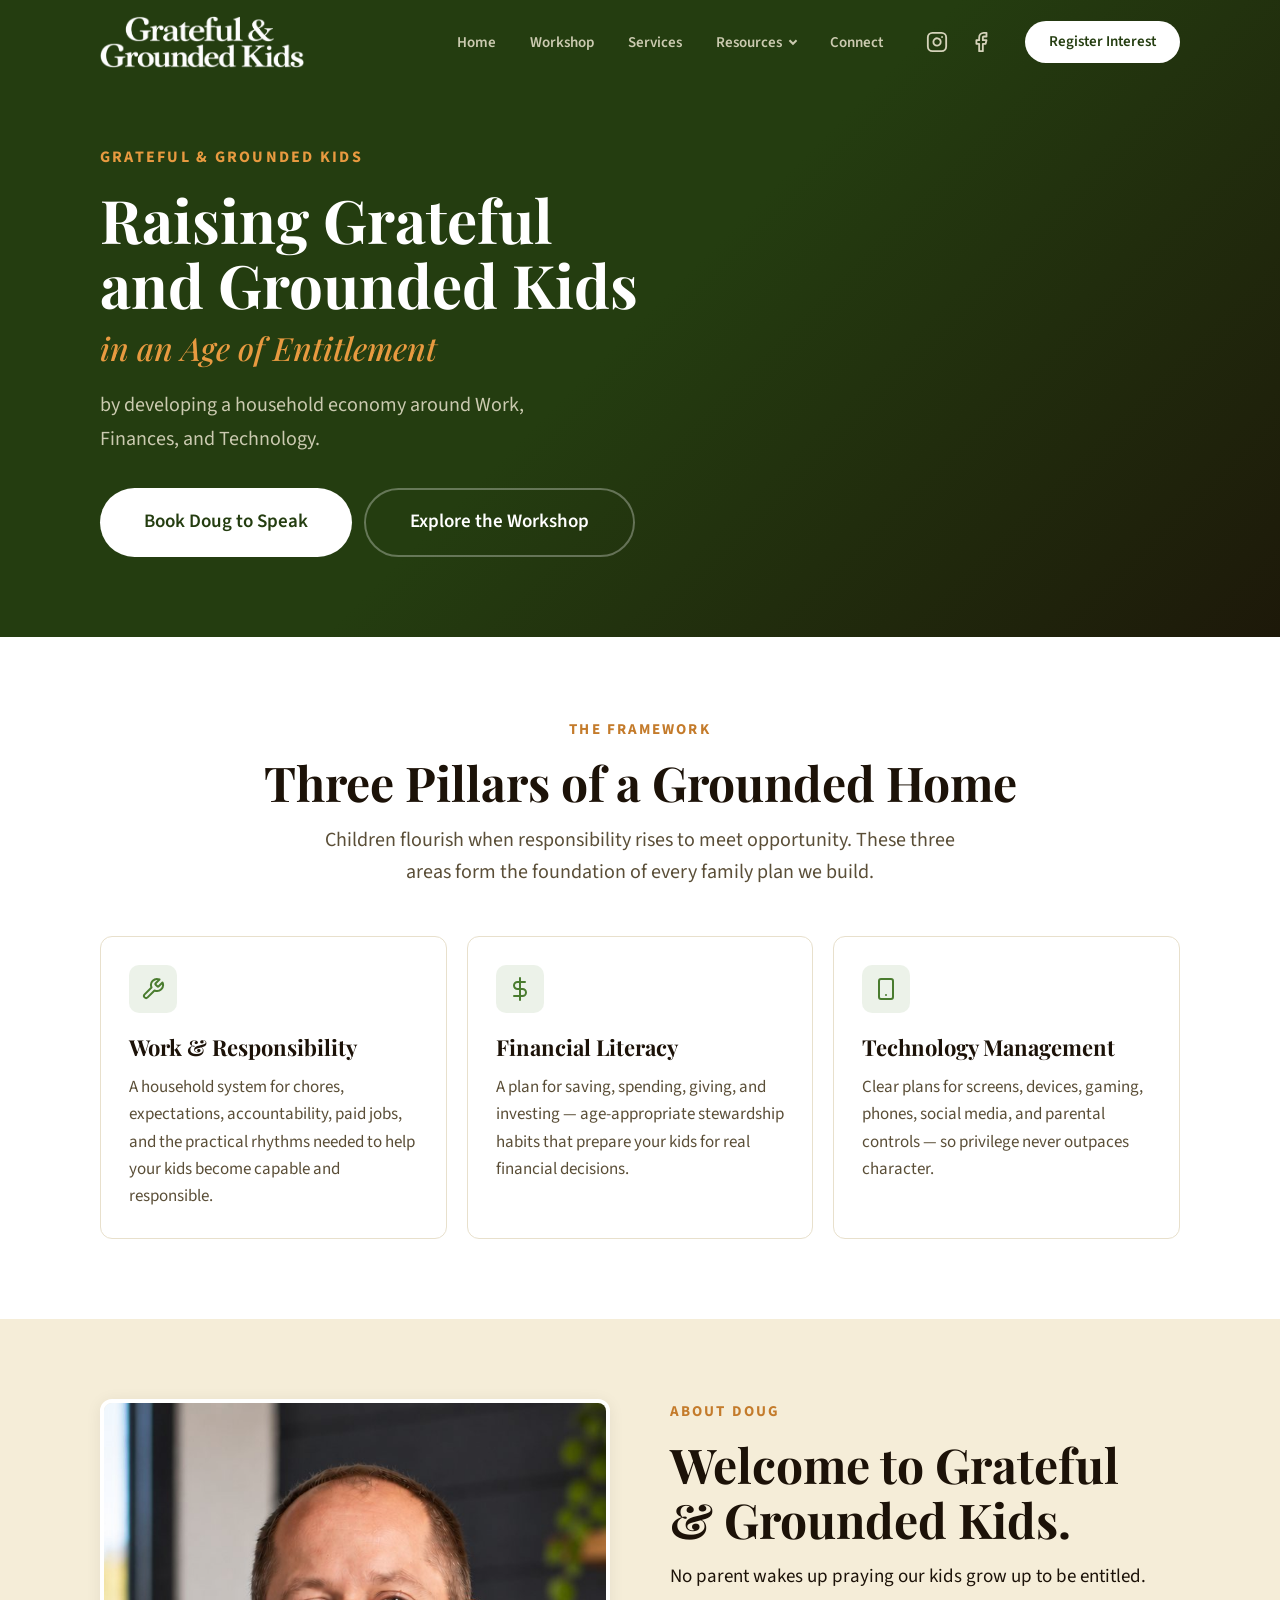
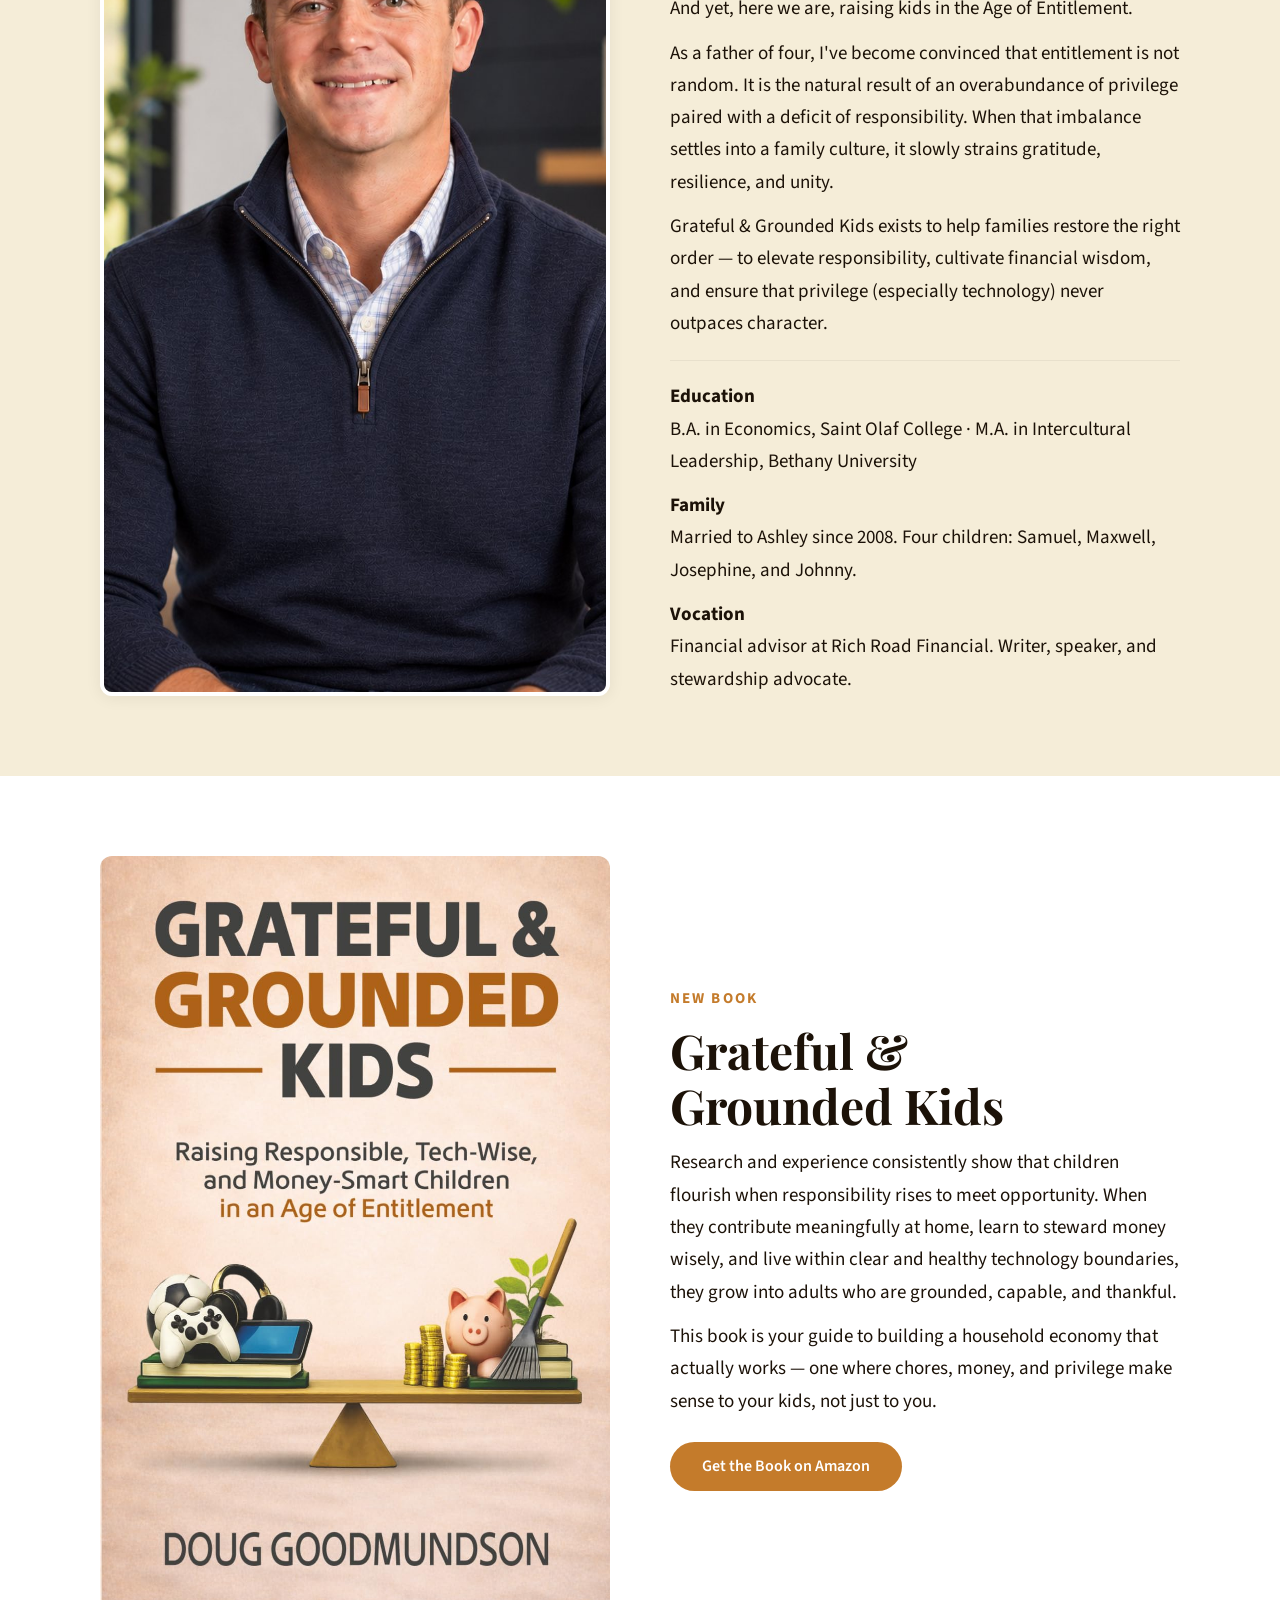
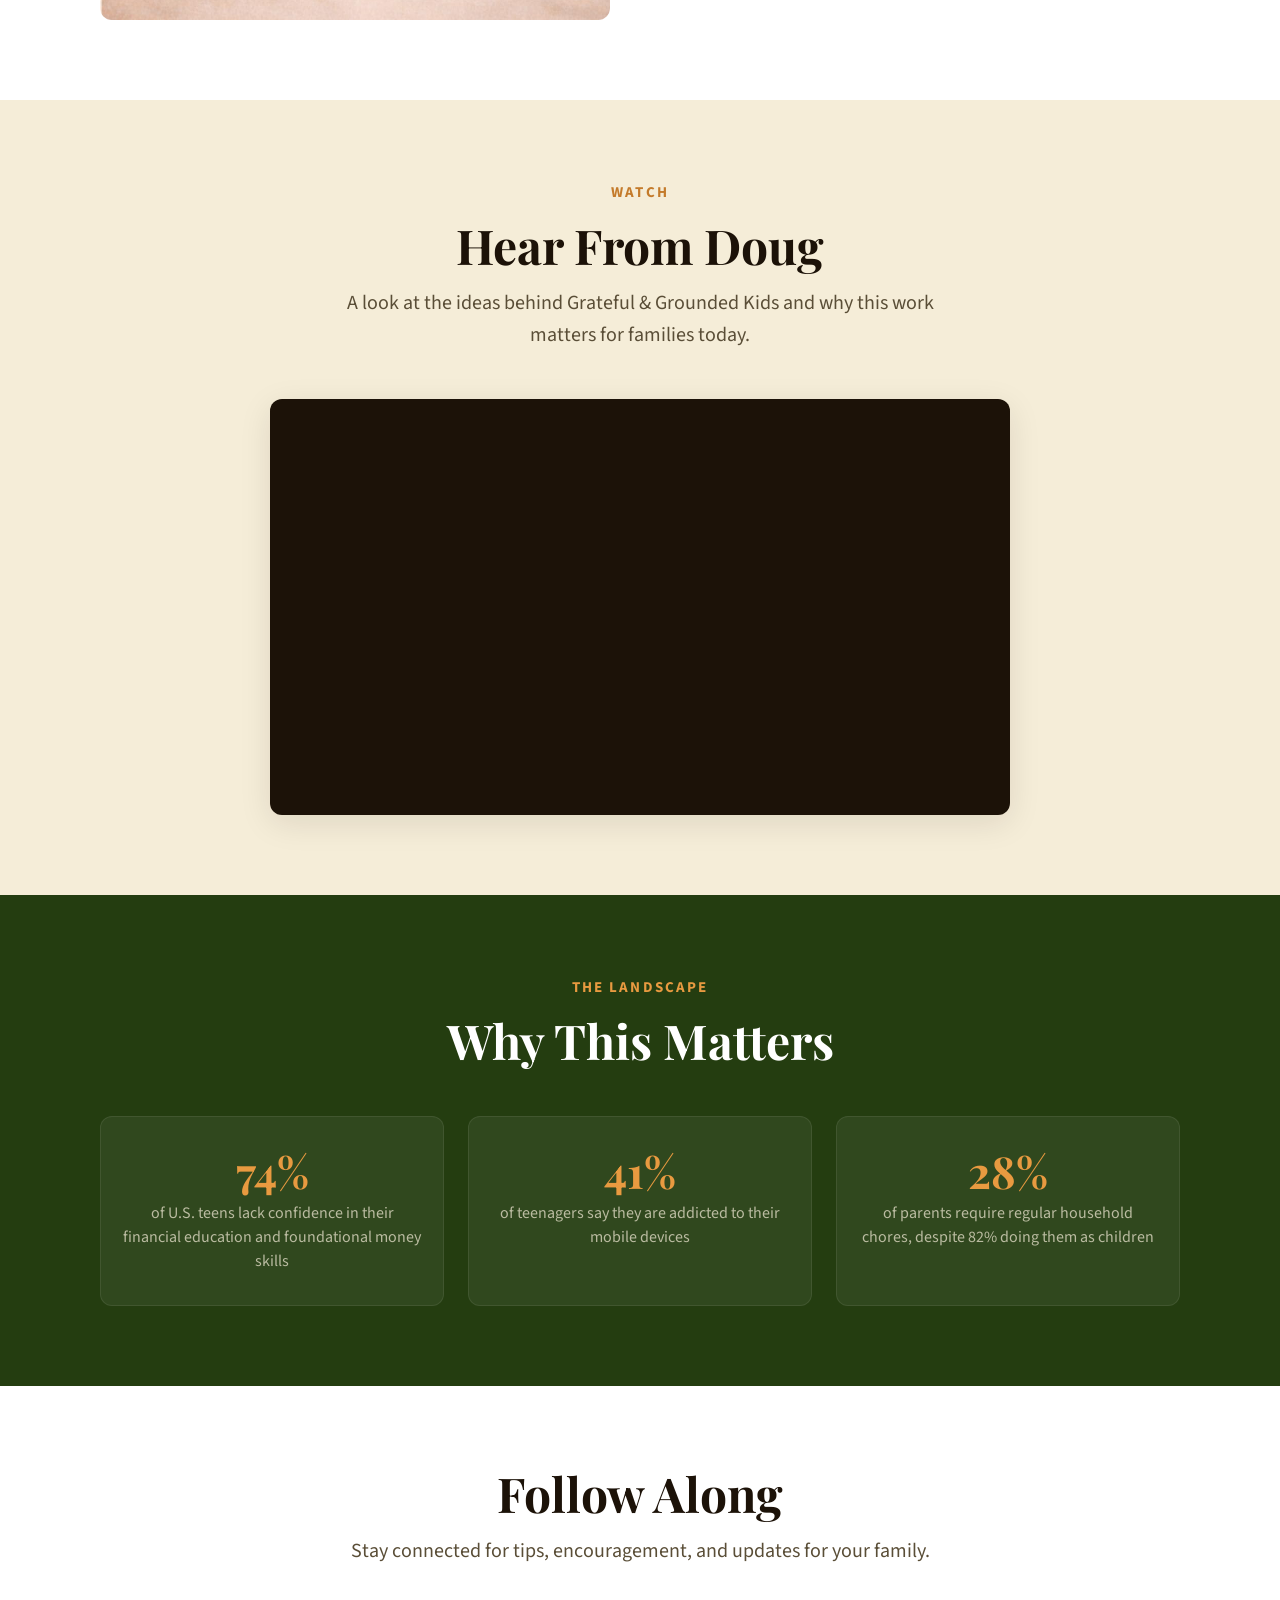
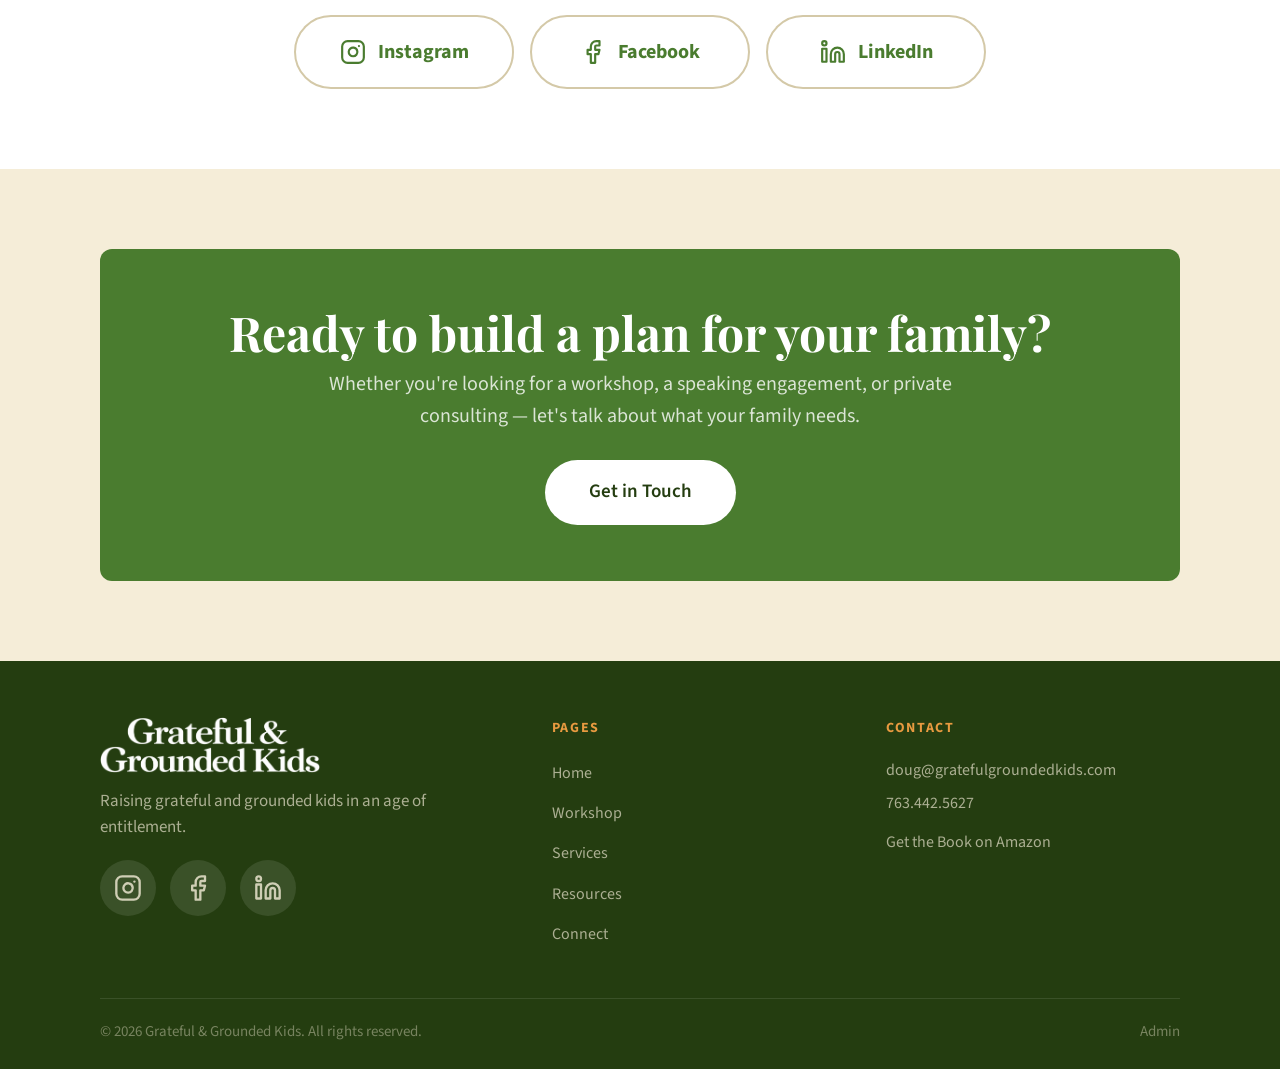
==== commit b5f77858: "New photos, favicon, social links, and sizing pass - Hero: headshot removed; video sits in the right" ====
--- a/index.html
+++ b/index.html
@@ -9,10 +9,16 @@
   <meta property="og:description" content="Raising grateful and grounded kids in an age of entitlement — through Work, Finances, and Technology.">
   <meta property="og:type" content="website">
   <meta property="og:url" content="https://gratefulgroundedkids.com">
+  <meta property="og:image" content="https://gratefulgroundedkids.com/assets/images/icon-512.png">
   <link rel="preconnect" href="https://fonts.googleapis.com">
   <link rel="preconnect" href="https://fonts.gstatic.com" crossorigin>
   <link rel="stylesheet" href="https://fonts.googleapis.com/css2?family=Playfair+Display:ital,wght@0,500;0,700;1,500&family=Source+Sans+3:wght@300;400;600;700&display=swap">
   <link rel="stylesheet" href="/css/style.css">
+  <link rel="icon" href="/favicon.ico" sizes="48x48">
+  <link rel="icon" type="image/png" sizes="512x512" href="/favicon.png">
+  <link rel="apple-touch-icon" href="/apple-touch-icon.png">
+  <link rel="manifest" href="/site.webmanifest">
+  <meta name="theme-color" content="#243D10">
 </head>
 <body>
 
@@ -40,6 +46,14 @@
           <li><a href="/connect" class="nav-link">Connect</a></li>
         </ul>
       </nav>
+      <div class="header-social">
+        <a href="https://www.instagram.com/gratefulgroundedkids/" target="_blank" rel="noopener" aria-label="Instagram">
+          <svg viewBox="0 0 24 24" fill="none" stroke="currentColor" stroke-width="2" stroke-linecap="round" stroke-linejoin="round"><rect x="2" y="2" width="20" height="20" rx="5"/><path d="M16 11.37A4 4 0 1 1 12.63 8 4 4 0 0 1 16 11.37z"/><line x1="17.5" y1="6.5" x2="17.51" y2="6.5"/></svg>
+        </a>
+        <a href="https://www.facebook.com/profile.php?id=61560724184551" target="_blank" rel="noopener" aria-label="Facebook">
+          <svg viewBox="0 0 24 24" fill="none" stroke="currentColor" stroke-width="2" stroke-linecap="round" stroke-linejoin="round"><path d="M18 2h-3a5 5 0 0 0-5 5v3H7v4h3v8h4v-8h3l1-4h-4V7a1 1 0 0 1 1-1h3z"/></svg>
+        </a>
+      </div>
       <a href="/connect" class="btn btn-primary btn-sm header-cta">Register Interest</a>
       <button class="menu-toggle" id="menu-toggle" aria-label="Toggle navigation">
         <span></span><span></span><span></span>
@@ -65,9 +79,6 @@
             <a href="/workshop" class="btn btn-secondary btn-lg" style="border-color:rgba(255,255,255,.3);color:var(--white);">Explore the Workshop</a>
           </div>
         </div>
-        <div class="hero-image">
-          <img src="/assets/images/headshot.jpg" alt="Doug Goodmundson">
-        </div>
       </div>
     </div>
   </section>
@@ -109,9 +120,9 @@
   <!-- ═══ ABOUT DOUG ═══ -->
   <section class="section section--linen" id="about">
     <div class="container">
-      <div class="split">
-        <div>
-          <img src="/assets/images/headshot.jpg" alt="Doug Goodmundson" class="about-photo">
+      <div class="split split--about">
+        <div class="about-photo-wrap">
+          <img src="/assets/images/headshot1.jpg" alt="Doug Goodmundson" class="about-photo">
         </div>
         <div>
           <div class="section-eyebrow">About Doug</div>
@@ -199,16 +210,19 @@
         <h2 class="section-title">Follow Along</h2>
         <p class="section-desc">Stay connected for tips, encouragement, and updates for your family.</p>
       </div>
-      <div class="social-bar">
-        <span class="social-bar-label">Find us on</span>
-        <a href="https://www.instagram.com/richroadstewardship/" target="_blank" rel="noopener" aria-label="Instagram">
+      <div class="social-buttons">
+        <a href="https://www.instagram.com/gratefulgroundedkids/" target="_blank" rel="noopener" class="social-btn">
           <svg viewBox="0 0 24 24" fill="none" stroke="currentColor" stroke-width="2" stroke-linecap="round" stroke-linejoin="round"><rect x="2" y="2" width="20" height="20" rx="5"/><path d="M16 11.37A4 4 0 1 1 12.63 8 4 4 0 0 1 16 11.37z"/><line x1="17.5" y1="6.5" x2="17.51" y2="6.5"/></svg>
-        </a>
-        <a href="https://www.facebook.com/profile.php?id=61560724184551" target="_blank" rel="noopener" aria-label="Facebook">
+          Instagram
+        </a>
+        <a href="https://www.facebook.com/profile.php?id=61560724184551" target="_blank" rel="noopener" class="social-btn">
           <svg viewBox="0 0 24 24" fill="none" stroke="currentColor" stroke-width="2" stroke-linecap="round" stroke-linejoin="round"><path d="M18 2h-3a5 5 0 0 0-5 5v3H7v4h3v8h4v-8h3l1-4h-4V7a1 1 0 0 1 1-1h3z"/></svg>
-        </a>
-        <a href="#" target="_blank" rel="noopener" aria-label="LinkedIn">
+          Facebook
+        </a>
+        <!-- No LinkedIn page yet. When there is one, put its address in href and add target="_blank" rel="noopener" -->
+        <a href="#" class="social-btn">
           <svg viewBox="0 0 24 24" fill="none" stroke="currentColor" stroke-width="2" stroke-linecap="round" stroke-linejoin="round"><path d="M16 8a6 6 0 0 1 6 6v7h-4v-7a2 2 0 0 0-2-2 2 2 0 0 0-2 2v7h-4v-7a6 6 0 0 1 6-6z"/><rect x="2" y="9" width="4" height="12"/><circle cx="4" cy="4" r="2"/></svg>
+          LinkedIn
         </a>
       </div>
     </div>
@@ -233,13 +247,13 @@
           <img src="/assets/images/logo.png" alt="Grateful &amp; Grounded Kids" class="logo-img footer-logo">
           <p class="footer-tagline">Raising grateful and grounded kids in an age of entitlement.</p>
           <div class="footer-social">
-            <a href="https://www.instagram.com/richroadstewardship/" target="_blank" rel="noopener" aria-label="Instagram">
+            <a href="https://www.instagram.com/gratefulgroundedkids/" target="_blank" rel="noopener" aria-label="Instagram">
               <svg viewBox="0 0 24 24" fill="none" stroke="currentColor" stroke-width="2" stroke-linecap="round" stroke-linejoin="round"><rect x="2" y="2" width="20" height="20" rx="5"/><path d="M16 11.37A4 4 0 1 1 12.63 8 4 4 0 0 1 16 11.37z"/><line x1="17.5" y1="6.5" x2="17.51" y2="6.5"/></svg>
             </a>
             <a href="https://www.facebook.com/profile.php?id=61560724184551" target="_blank" rel="noopener" aria-label="Facebook">
               <svg viewBox="0 0 24 24" fill="none" stroke="currentColor" stroke-width="2" stroke-linecap="round" stroke-linejoin="round"><path d="M18 2h-3a5 5 0 0 0-5 5v3H7v4h3v8h4v-8h3l1-4h-4V7a1 1 0 0 1 1-1h3z"/></svg>
             </a>
-            <a href="#" target="_blank" rel="noopener" aria-label="LinkedIn">
+            <a href="#" aria-label="LinkedIn">
               <svg viewBox="0 0 24 24" fill="none" stroke="currentColor" stroke-width="2" stroke-linecap="round" stroke-linejoin="round"><path d="M16 8a6 6 0 0 1 6 6v7h-4v-7a2 2 0 0 0-2-2 2 2 0 0 0-2 2v7h-4v-7a6 6 0 0 1 6-6z"/><rect x="2" y="9" width="4" height="12"/><circle cx="4" cy="4" r="2"/></svg>
             </a>
           </div>
--- a/css/style.css
+++ b/css/style.css
@@ -74,12 +74,12 @@
 .section--canopy .section-desc { color: rgba(245,237,216,.75); }
 
 .section-eyebrow {
-  font-size: 13px;
+  font-size: 15px;
   font-weight: 700;
   letter-spacing: .14em;
   text-transform: uppercase;
   color: var(--harvest);
-  margin-bottom: 10px;
+  margin-bottom: 12px;
 }
 .section-title {
   font-family: var(--font-display);
@@ -155,6 +155,12 @@
 }
 .btn-sm { font-size: 14px; padding: 10px 22px; }
 .btn-lg { font-size: 18px; padding: 18px 40px; }
+@media (min-width: 769px) {
+  .btn { font-size: 16px; padding: 14px 32px; }
+  .btn-sm { font-size: 15px; padding: 11px 24px; }
+  .btn-lg { font-size: 19px; padding: 20px 44px; }
+}
+.btn-block { width: 100%; justify-content: center; }
 .btn-disabled {
   background: var(--linen-dark);
   color: var(--faint);
@@ -221,6 +227,34 @@
 .site-header:not(.scrolled) .header-cta {
   background: var(--white);
   color: var(--canopy);
+}
+
+/* Instagram / Facebook icons in the header */
+.header-social {
+  display: flex;
+  gap: 4px;
+  margin-left: -12px;
+  margin-right: -16px;
+}
+.header-social a {
+  width: 40px;
+  height: 40px;
+  border-radius: 50%;
+  display: flex;
+  align-items: center;
+  justify-content: center;
+  color: var(--muted);
+  transition: color .2s, background .2s;
+}
+.header-social a:hover {
+  color: var(--grove);
+  background: rgba(74,124,47,.08);
+}
+.header-social svg { width: 22px; height: 22px; }
+.site-header:not(.scrolled) .header-social a { color: rgba(245,237,216,.85); }
+.site-header:not(.scrolled) .header-social a:hover {
+  color: var(--white);
+  background: rgba(255,255,255,.12);
 }
 
 /* Resources dropdown */
@@ -324,21 +358,33 @@
   overflow: hidden;
   container-type: size;
 }
-/* A 16:9 player sized to cover the frame, 20% oversized so YouTube's title bar and
-   logo fall outside the visible area */
+/* A 16:9 player, oversized so YouTube's title bar and logo fall outside the visible
+   area. On narrow screens it covers the banner with the speaker centred, a little low. */
 .hero-video-frame iframe {
   position: absolute;
-  top: 50%;
-  left: 50%;
+  top: 63%;
+  left: 51%;
   width: 100%;
   height: 100%;
-  width: max(120cqw, 213.4cqh);
-  height: max(120cqh, 67.5cqw);
+  width: max(128cqw, 231.2cqh);
+  height: max(72cqw, 130cqh);
   transform: translate(-50%, -50%);
   border: 0;
   pointer-events: none;
   opacity: 0;
   transition: opacity 1s;
+}
+/* On wide screens the video is sized by the banner's height, sits in the right half,
+   and fades out to the left so the headline is on plain green */
+@media (min-width: 901px) {
+  .hero-video-frame iframe {
+    top: 62%;
+    left: 76%;
+    width: max(231.2cqh, 54cqw);
+    height: max(130cqh, 30.4cqw);
+    -webkit-mask-image: linear-gradient(to right, transparent 4%, #000 38%);
+    mask-image: linear-gradient(to right, transparent 4%, #000 38%);
+  }
 }
 .hero-video-bg.is-playing iframe { opacity: 1; }
 .hero-video-bg::after {
@@ -353,16 +399,16 @@
     linear-gradient(to top, var(--canopy) 24%, rgba(36,61,16,0) 44%),
     linear-gradient(135deg, rgba(36,61,16,.92) 0%, rgba(36,61,16,.78) 50%, rgba(28,18,8,.85) 100%);
 }
-.hero .container { position: relative; z-index: 1; }
+.hero .container { position: relative; z-index: 1; width: 100%; }
 .hero-inner {
   display: grid;
-  grid-template-columns: 1fr 1fr;
+  grid-template-columns: 1.2fr .8fr;
   gap: 48px;
   align-items: center;
 }
 .hero-content { max-width: 560px; }
 .hero-eyebrow {
-  font-size: 14px;
+  font-size: 16px;
   font-weight: 700;
   letter-spacing: .14em;
   text-transform: uppercase;
@@ -438,6 +484,27 @@
 .page-hero .hero-body {
   margin-inline: auto;
   max-width: 560px;
+}
+/* Page hero with a photo beside the text (Connect) */
+.page-hero--split { text-align: left; }
+.page-hero-inner {
+  display: grid;
+  grid-template-columns: 1.15fr .85fr;
+  gap: 48px;
+  align-items: center;
+}
+.page-hero--split .page-hero-subtitle { margin-left: 0; }
+.page-hero-photo {
+  display: flex;
+  justify-content: center;
+}
+.page-hero-photo img {
+  width: 100%;
+  max-width: 360px;
+  aspect-ratio: 5 / 6;
+  object-fit: cover;
+  border-radius: var(--radius-lg);
+  box-shadow: var(--shadow-lg);
 }
 
 /* ── CARDS ── */
@@ -549,11 +616,24 @@
 }
 
 /* ── ABOUT SECTION ── */
+/* The photo fills its column and matches the height of the text beside it */
+.split--about { align-items: stretch; }
+.about-photo-wrap {
+  position: relative;
+  min-height: 460px;
+  container-type: inline-size;
+}
 .about-photo {
-  width: 280px;
-  height: 340px;
+  position: absolute;
+  inset: 0;
+  width: 100%;
+  height: 100%;
+  /* where the text runs very tall, stop at a portrait shape and centre instead */
+  max-height: 180cqw;
+  margin: auto;
   border-radius: var(--radius-lg);
   object-fit: cover;
+  object-position: 50% 20%;
   border: 4px solid var(--white);
   box-shadow: var(--shadow);
 }
@@ -563,20 +643,10 @@
   border-top: 1px solid var(--border-light);
 }
 .about-creds dt {
-  font-size: 12px;
-  font-weight: 700;
-  letter-spacing: .1em;
-  text-transform: uppercase;
-  color: var(--faint);
-  margin-bottom: 4px;
-  margin-top: 14px;
+  font-weight: 700;
+  margin-top: 12px;
 }
 .about-creds dt:first-child { margin-top: 0; }
-.about-creds dd {
-  font-size: 16px;
-  color: var(--muted);
-  line-height: 1.5;
-}
 
 /* ── STATS ── */
 .stats-row {
@@ -897,19 +967,19 @@
   margin-bottom: 12px;
 }
 .footer-tagline {
-  font-size: 15px;
+  font-size: 17px;
   color: rgba(245,237,216,.65);
   line-height: 1.5;
-  max-width: 300px;
+  max-width: 340px;
   margin-bottom: 20px;
 }
 .footer-social {
   display: flex;
-  gap: 12px;
+  gap: 14px;
 }
 .footer-social a {
-  width: 44px;
-  height: 44px;
+  width: 56px;
+  height: 56px;
   background: rgba(255,255,255,.1);
   border-radius: 50%;
   display: flex;
@@ -919,7 +989,7 @@
   transition: background .2s, color .2s, transform .2s;
 }
 .footer-social a:hover { background: var(--grove); color: var(--white); transform: translateY(-2px); }
-.footer-social svg { width: 22px; height: 22px; }
+.footer-social svg { width: 28px; height: 28px; }
 
 /* Social bar (prominent, used on home page) */
 .social-bar {
@@ -958,8 +1028,52 @@
   margin-right: 8px;
 }
 
+/* Named social buttons (home "Follow Along", Connect sidebar) */
+.social-buttons {
+  display: flex;
+  flex-wrap: wrap;
+  justify-content: center;
+  gap: 16px;
+}
+.social-btn {
+  display: inline-flex;
+  align-items: center;
+  justify-content: center;
+  gap: 12px;
+  min-width: 220px;
+  padding: 18px 34px;
+  font-size: 20px;
+  font-weight: 700;
+  color: var(--grove);
+  background: var(--white);
+  border: 2px solid var(--border);
+  border-radius: var(--radius-pill);
+  transition: all .2s;
+}
+.social-btn:hover {
+  background: var(--grove);
+  border-color: var(--grove);
+  color: var(--white);
+  transform: translateY(-2px);
+  box-shadow: 0 4px 12px rgba(74,124,47,.2);
+}
+.social-btn svg { width: 26px; height: 26px; flex-shrink: 0; }
+.social-buttons--compact {
+  justify-content: flex-start;
+  gap: 8px;
+  margin-top: 10px;
+}
+.social-buttons--compact .social-btn {
+  min-width: 0;
+  padding: 9px 16px;
+  font-size: 15px;
+  font-weight: 600;
+  gap: 8px;
+}
+.social-buttons--compact .social-btn svg { width: 18px; height: 18px; }
+
 .footer-heading {
-  font-size: 12px;
+  font-size: 14px;
   font-weight: 700;
   letter-spacing: .12em;
   text-transform: uppercase;
@@ -968,13 +1082,13 @@
 }
 .footer-links li { margin-bottom: 8px; }
 .footer-links a {
-  font-size: 14px;
+  font-size: 16px;
   color: rgba(245,237,216,.65);
   transition: color .2s;
 }
 .footer-links a:hover { color: var(--white); }
 .footer-contact li {
-  font-size: 14px;
+  font-size: 16px;
   color: rgba(245,237,216,.65);
   margin-bottom: 6px;
 }
@@ -987,7 +1101,7 @@
   display: flex;
   justify-content: space-between;
   align-items: center;
-  font-size: 13px;
+  font-size: 15px;
   color: rgba(245,237,216,.4);
 }
 
@@ -1016,18 +1130,32 @@
   .hero-image { display: none; }
   .split { grid-template-columns: 1fr; gap: 32px; }
   .split--reverse { direction: ltr; }
+  .about-photo-wrap { min-height: 0; }
+  .about-photo {
+    position: static;
+    display: block;
+    width: min(100%, 340px);
+    height: auto;
+    aspect-ratio: 5 / 6;
+    margin-inline: auto;
+  }
+  .page-hero--split { text-align: center; }
+  .page-hero-inner { grid-template-columns: 1fr; gap: 32px; }
+  .page-hero--split .page-hero-subtitle { margin-inline: auto; }
+  .page-hero-photo img { max-width: 300px; }
   .card-grid-2, .card-grid-3 { grid-template-columns: 1fr; }
   .stats-row { grid-template-columns: 1fr; gap: 12px; }
   .footer-grid { grid-template-columns: 1fr; gap: 28px; }
   .footer-bottom { flex-direction: column; gap: 8px; text-align: center; }
 }
-@media (max-width: 768px) {
-  .section { padding-block: 56px; }
-  :root { --header-h: 68px; }
-  .site-header .logo-img { height: 42px; }
+/* Below this width the logo, links, icons and button no longer fit on one row, so the
+   links move into the menu button */
+@media (max-width: 1023px) {
   .main-nav,
   .header-cta { display: none; }
-  .menu-toggle { display: flex; }
+  .menu-toggle { display: flex; margin-left: 0; }
+  .header-inner { gap: 8px; }
+  .header-social { margin: 0 0 0 auto; gap: 0; }
   .main-nav.open {
     display: block;
     position: absolute;
@@ -1069,9 +1197,21 @@
     padding: 0;
   }
   .dropdown-link { padding: 10px 16px; }
+}
+@media (max-width: 768px) {
+  .section { padding-block: 56px; }
+  :root { --header-h: 68px; }
+  .site-header .logo-img { height: 42px; }
   .hero { padding-bottom: 56px; min-height: auto; }
   .form-row { grid-template-columns: 1fr; }
   .timeline::before { left: 19px; }
   .timeline-dot { width: 40px; height: 40px; font-size: 15px; }
   .timeline-item { grid-template-columns: 40px 1fr; gap: 14px; }
 }
+@media (max-width: 600px) {
+  .social-buttons:not(.social-buttons--compact) .social-btn { flex: 1 1 100%; }
+}
+@media (max-width: 350px) {
+  .header-social { display: none; }
+  .menu-toggle { margin-left: auto; }
+}
